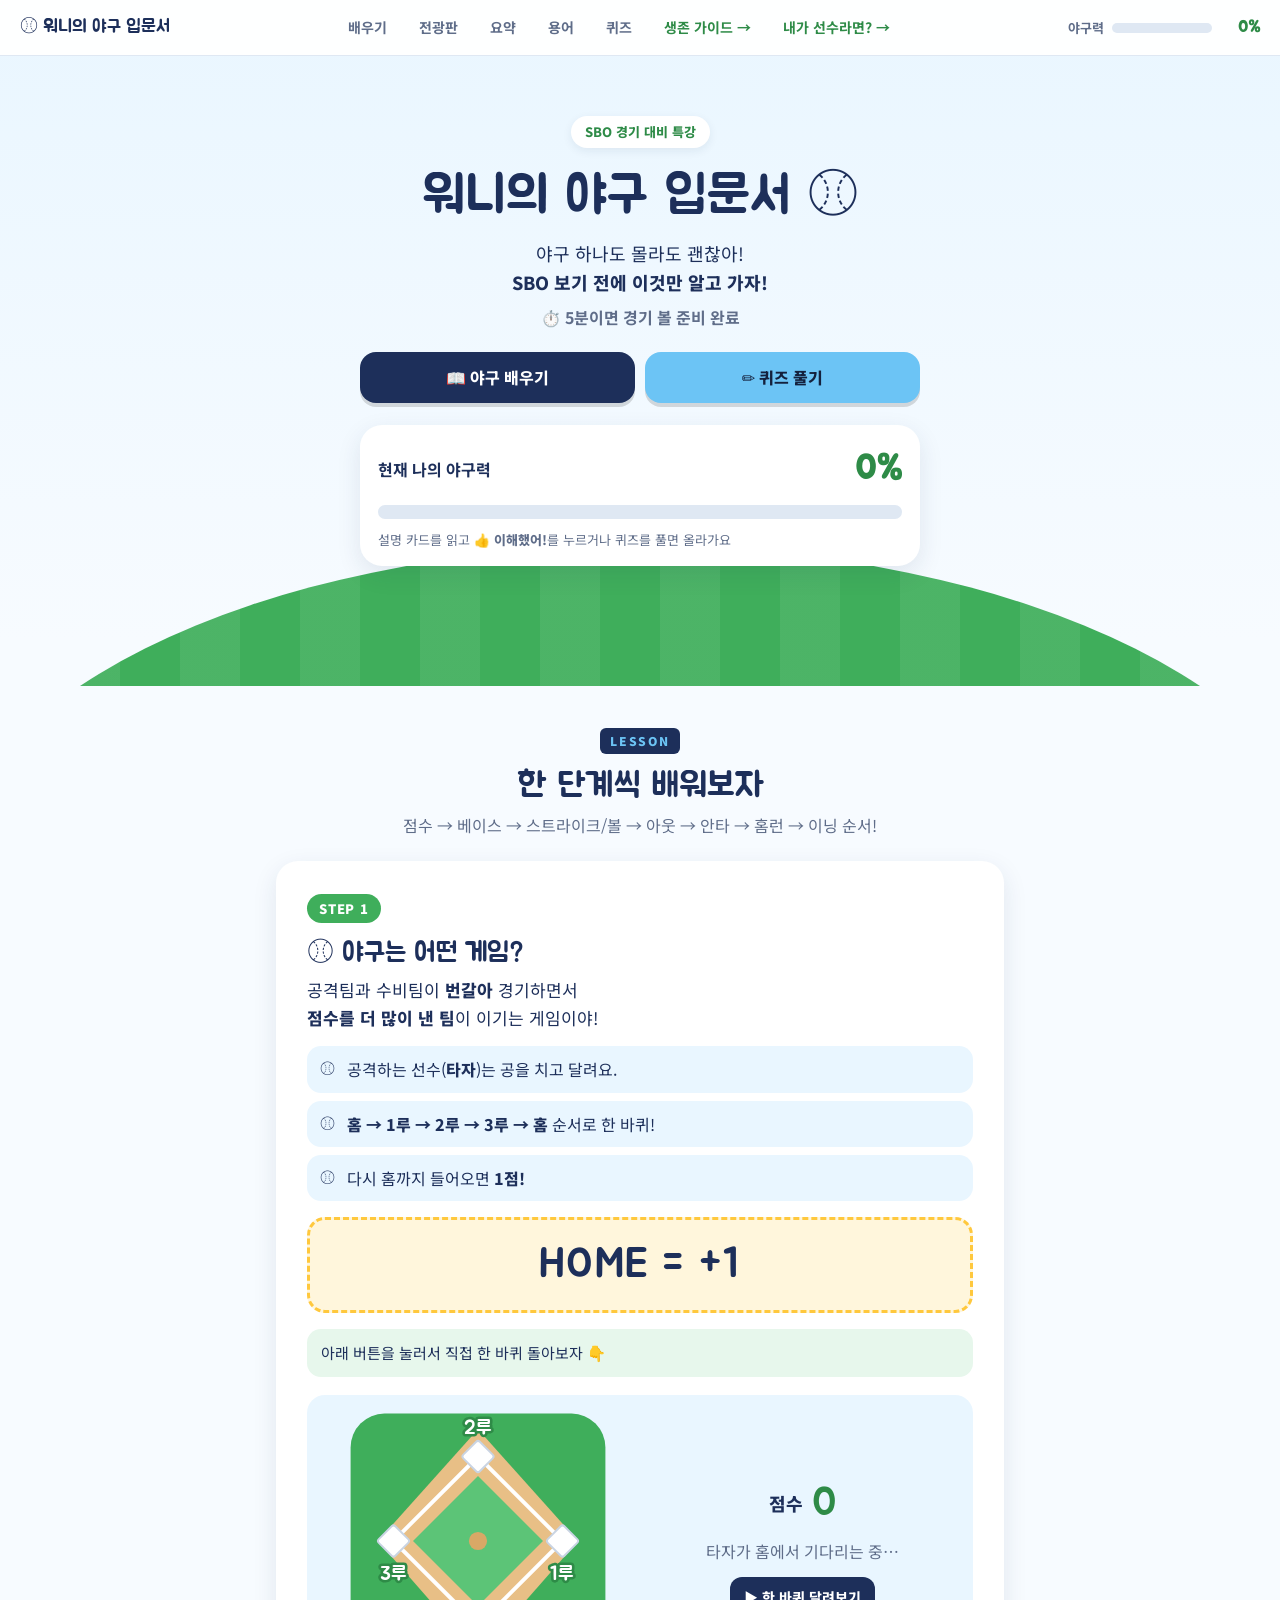
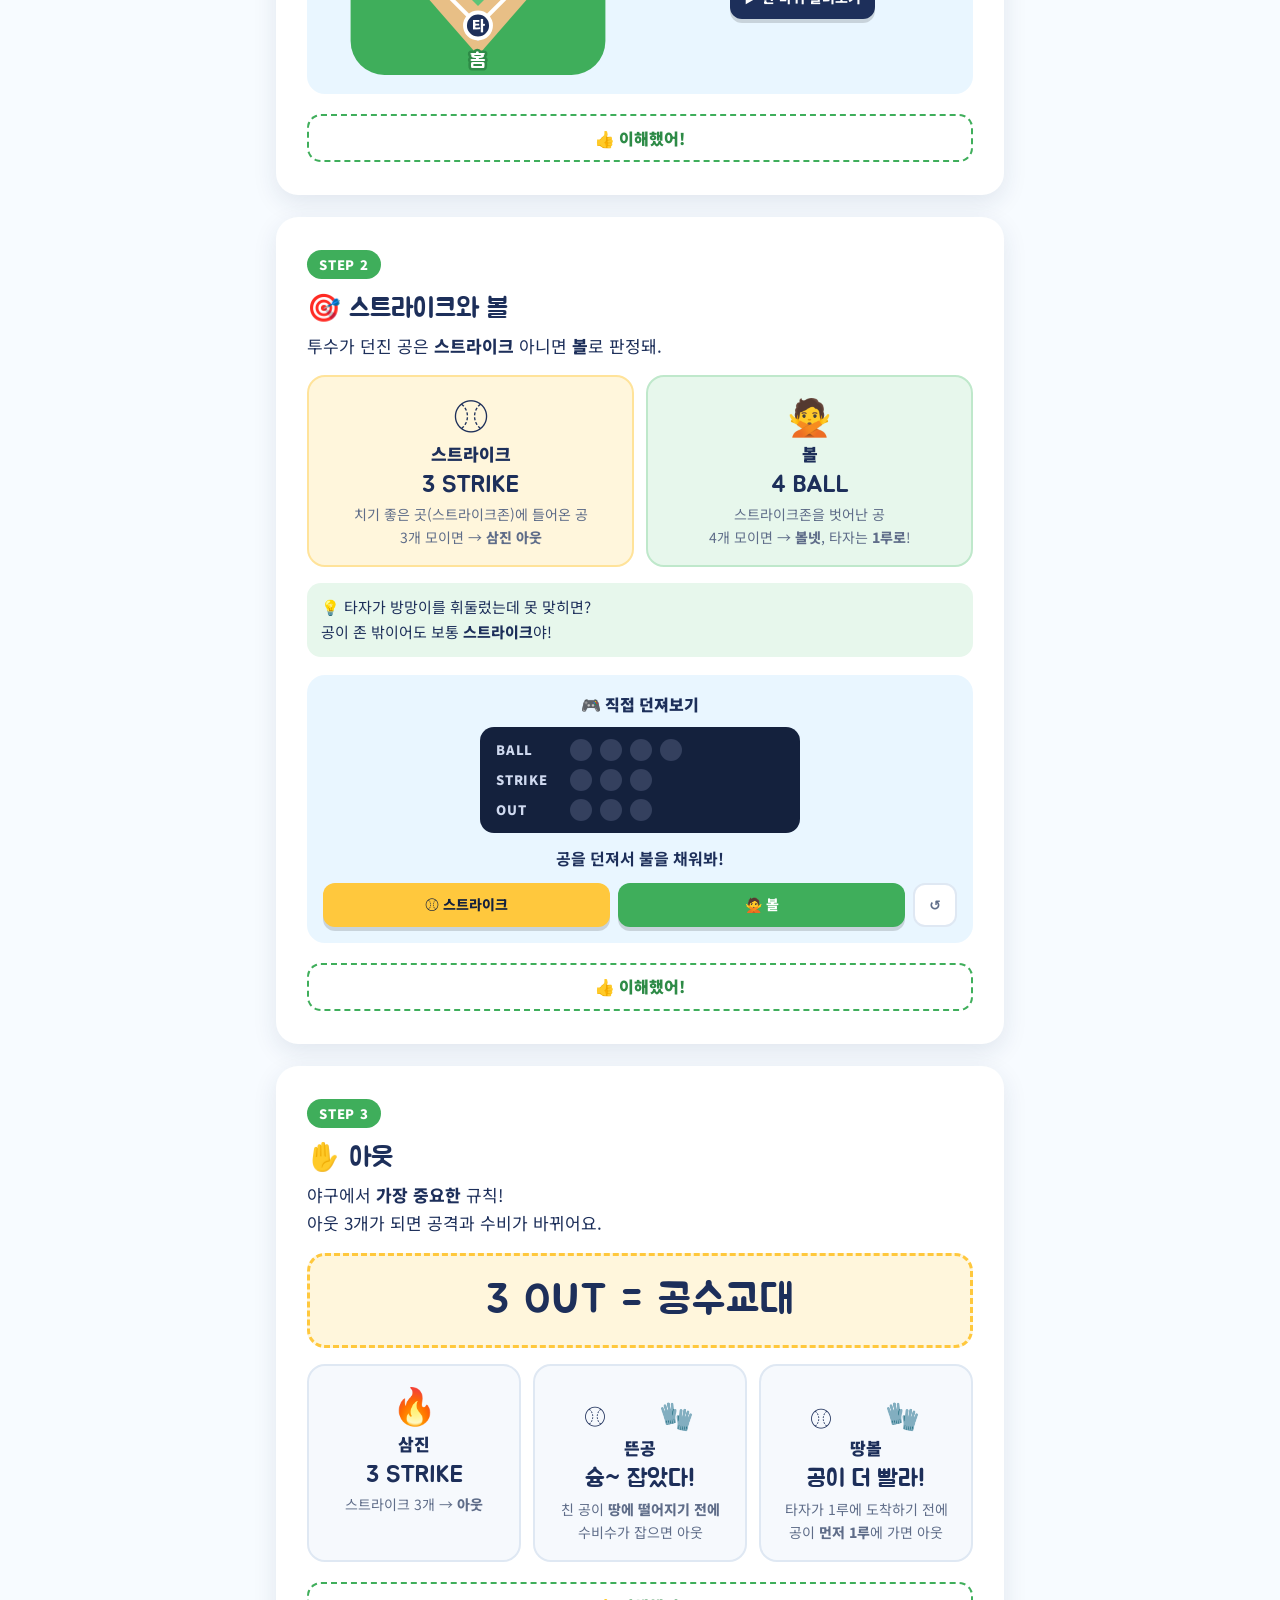
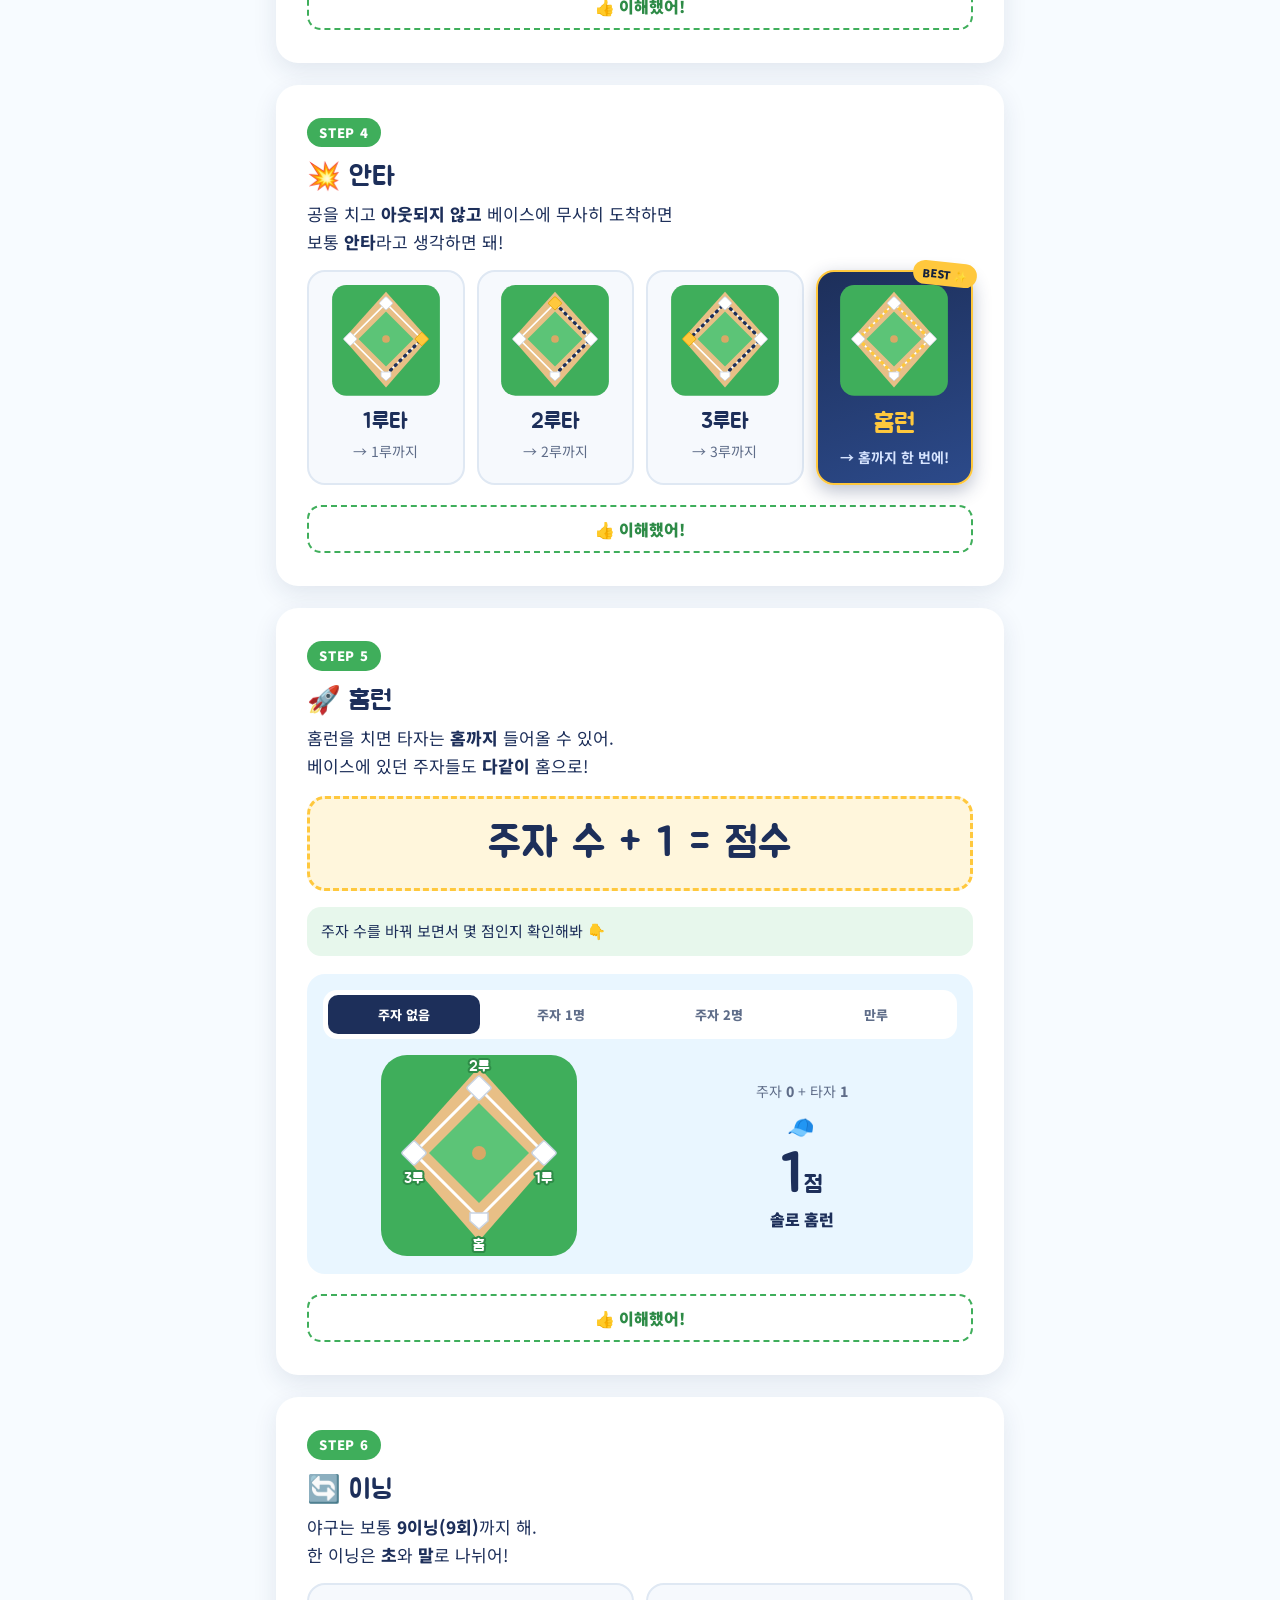
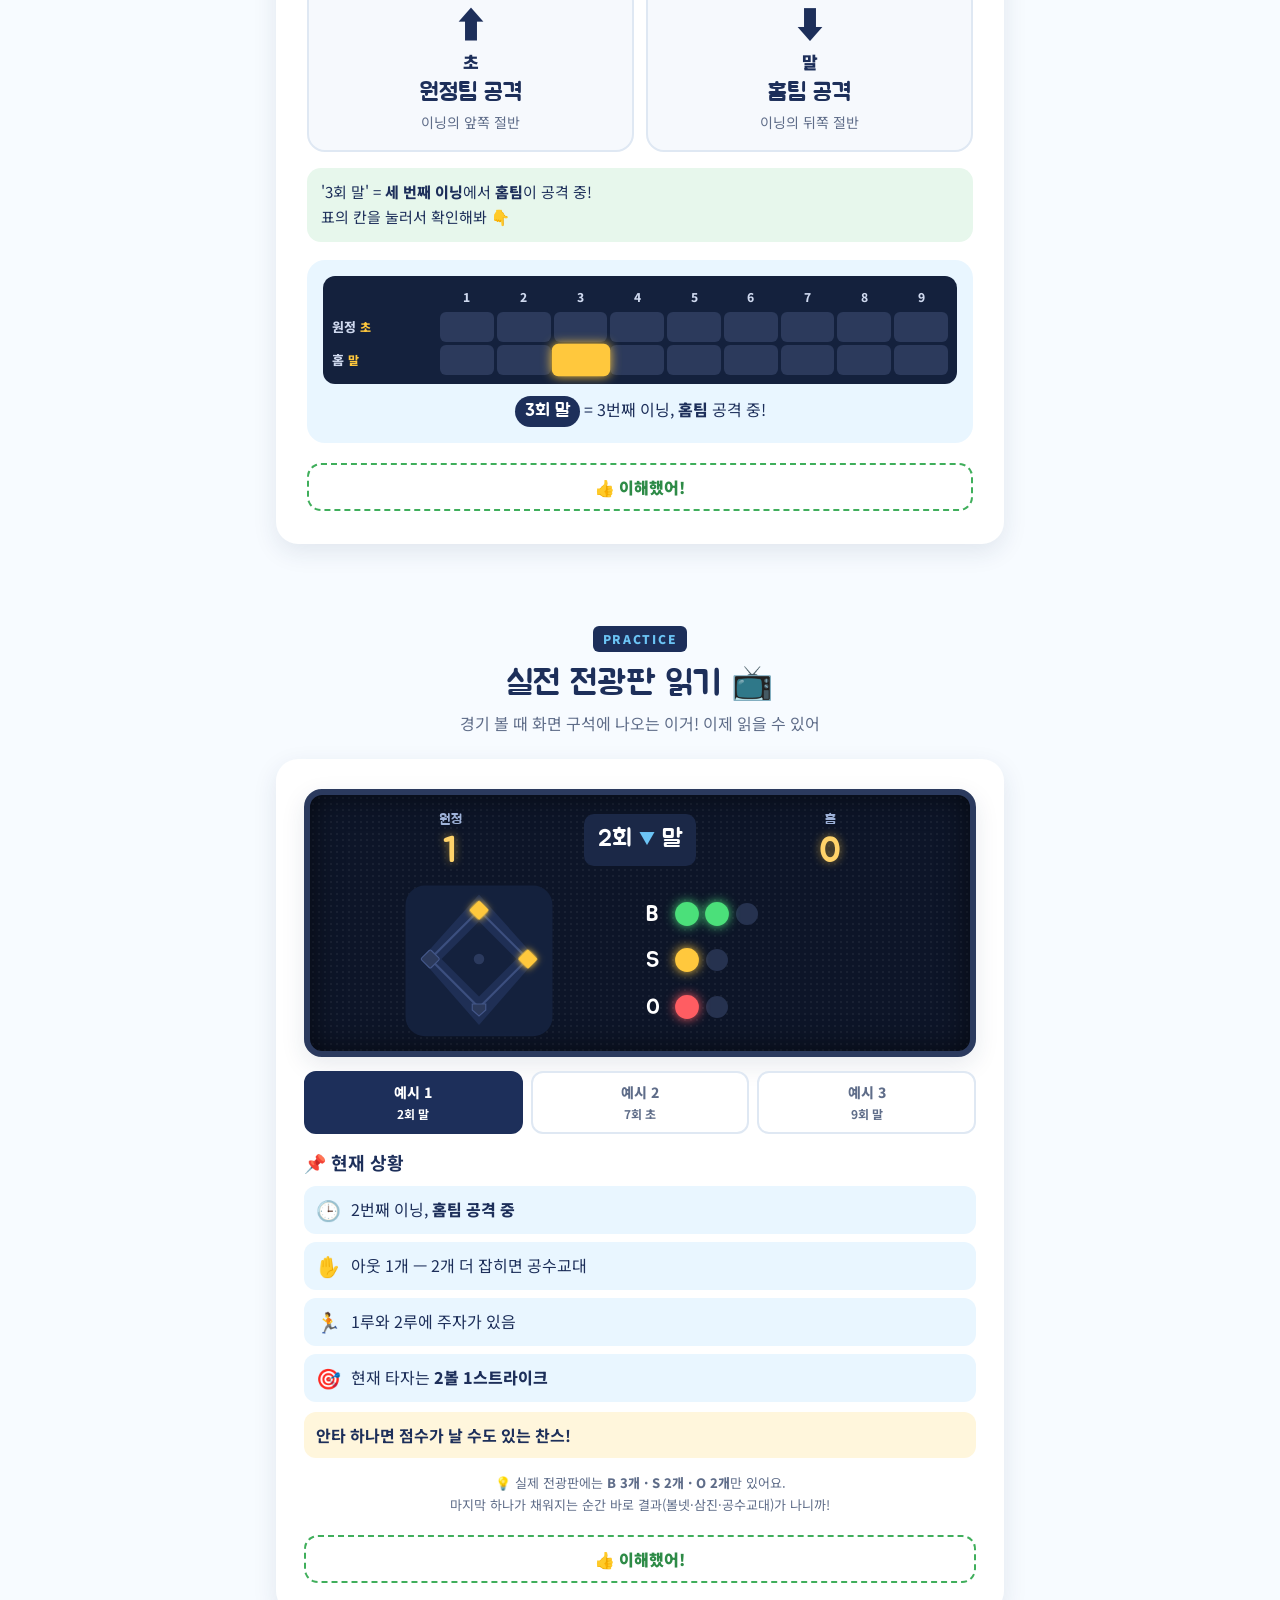
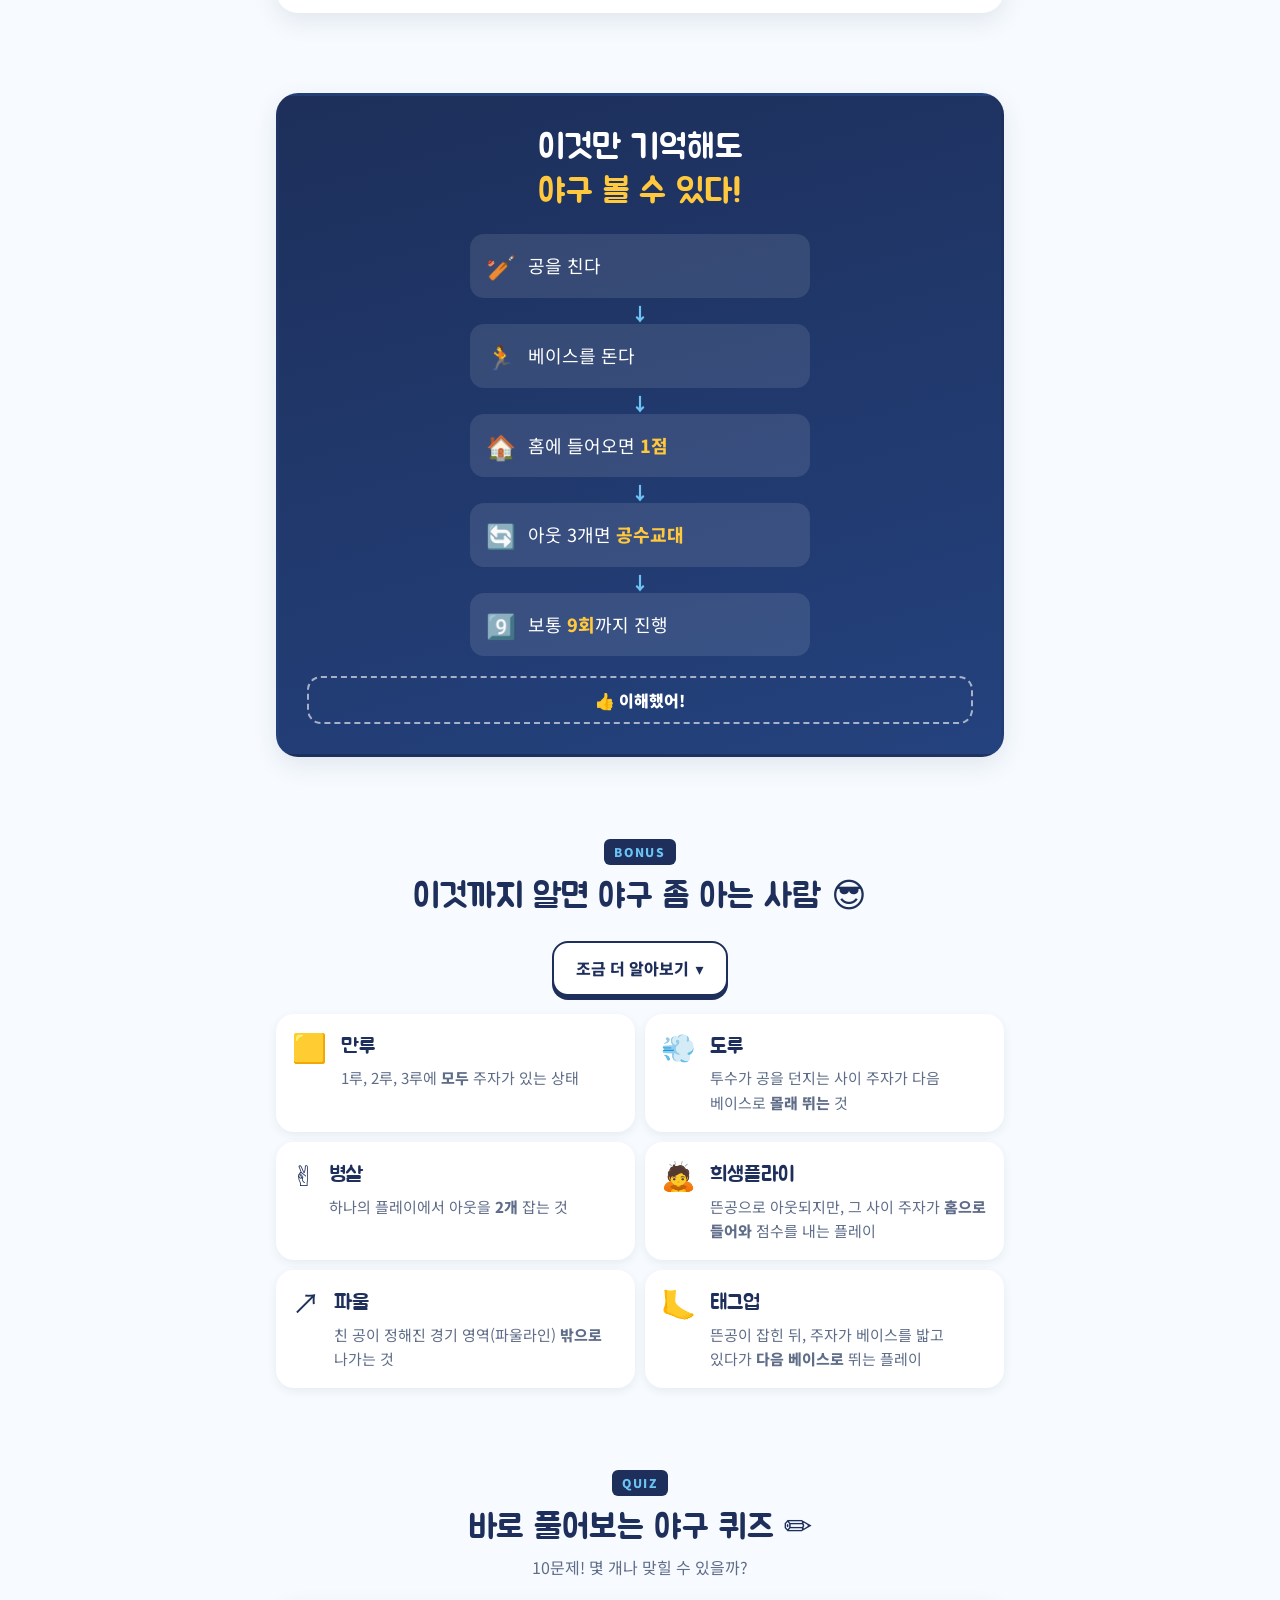
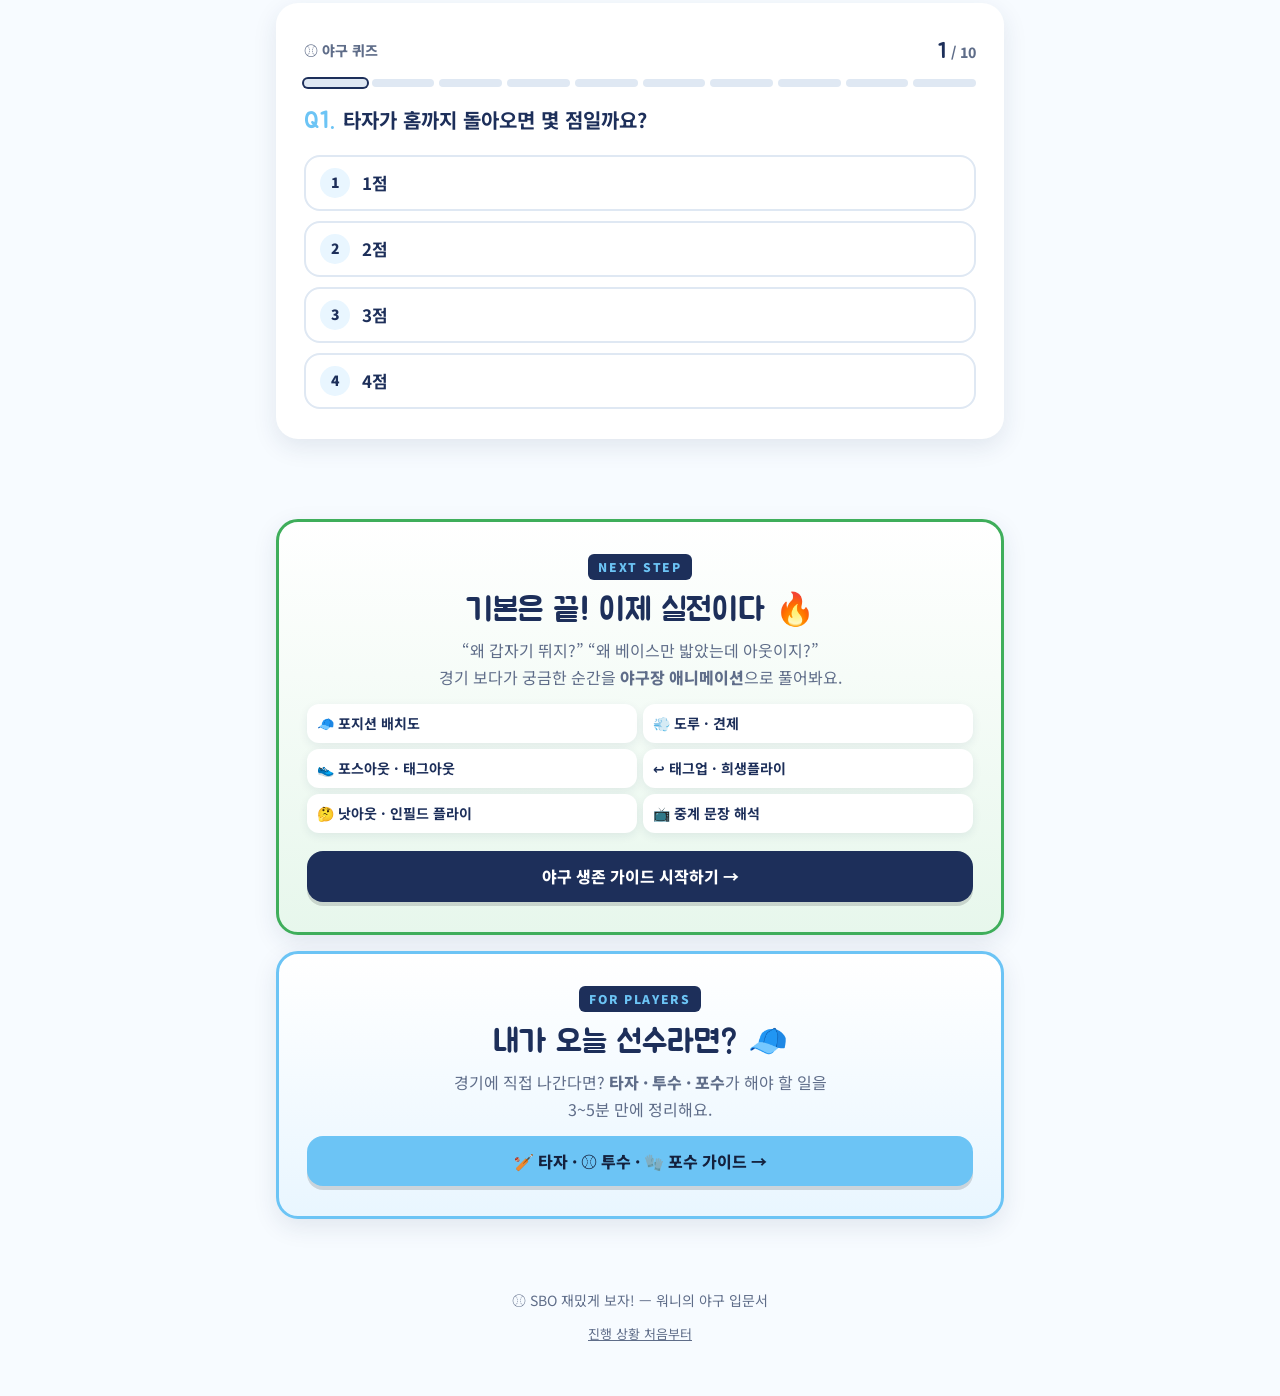
==== index.html @ 0b999a39 "SBO 야구 입문 사이트 첫 커밋 기본편, 야구 생존 가이드, 내가 오늘 선수라면? 페이지" ====
<!doctype html>
<html lang="ko">
<head>
  <meta charset="utf-8">
  <meta name="viewport" content="width=device-width, initial-scale=1">
  <title>워니의 야구 입문서 ⚾</title>
  <meta name="description" content="야구 하나도 몰라도 괜찮아! SBO 보기 전에 5분 만에 배우는 야구 기본 규칙">
  <link rel="icon" href="data:image/svg+xml,<svg xmlns='http://www.w3.org/2000/svg' viewBox='0 0 100 100'><text y='.9em' font-size='90'>⚾</text></svg>">
  <link rel="preconnect" href="https://fonts.googleapis.com">
  <link rel="preconnect" href="https://fonts.gstatic.com" crossorigin>
  <link href="https://fonts.googleapis.com/css2?family=Jua&family=Noto+Sans+KR:wght@400;500;700;900&display=swap" rel="stylesheet">
  <link rel="stylesheet" href="style.css">
</head>
<body>
  <!-- 상단 고정 바 -->
  <header class="topbar">
    <a href="#hero" class="brand" data-scroll>⚾ 워니의 야구 입문서</a>
    <div class="power" aria-label="학습 진행률">
      <span class="power-label">야구력</span>
      <span class="power-bar"><span class="power-fill"></span></span>
      <b class="power-num">0%</b>
    </div>
    <nav class="menu">
      <a href="#learn" data-scroll>배우기</a>
      <a href="#board" data-scroll>전광판</a>
      <a href="#summary" data-scroll>요약</a>
      <a href="#more" data-scroll>용어</a>
      <a href="#quiz" data-scroll>퀴즈</a>
      <a href="guide.html" class="menu-next">생존 가이드 →</a>
      <a href="player.html" class="menu-next">내가 선수라면? →</a>
    </nav>
  </header>

  <main>
    <!-- Hero -->
    <section id="hero" class="hero">
      <div class="hero-inner">
        <span class="hero-badge">SBO 경기 대비 특강</span>
        <h1>워니의 야구 입문서 <span class="ball-spin">⚾</span></h1>
        <p class="hero-sub">야구 하나도 몰라도 괜찮아!<br><b>SBO 보기 전에 이것만 알고 가자!</b></p>
        <p class="hero-time">⏱️ 5분이면 경기 볼 준비 완료</p>
        <div class="hero-btns">
          <a href="#learn" class="btn btn-primary" data-scroll>📖 야구 배우기</a>
          <a href="#quiz" class="btn btn-sky" data-scroll>✏️ 퀴즈 풀기</a>
        </div>
        <div class="hero-power">
          <div class="hero-power-top">
            <span>현재 나의 야구력</span>
            <b class="power-num big">0%</b>
          </div>
          <div class="power-bar wide"><span class="power-fill"></span></div>
          <p class="hero-power-msg">설명 카드를 읽고 <b>👍 이해했어!</b>를 누르거나 퀴즈를 풀면 올라가요</p>
        </div>
      </div>
      <div class="hero-field" aria-hidden="true"></div>
    </section>

    <!-- 단계별 설명 -->
    <section id="learn" class="section">
      <div class="section-head">
        <span class="kicker">LESSON</span>
        <h2>한 단계씩 배워보자</h2>
        <p>점수 → 베이스 → 스트라이크/볼 → 아웃 → 안타 → 홈런 → 이닝 순서!</p>
      </div>
      <div id="lessons" class="lessons"></div>
    </section>

    <!-- 전광판 -->
    <section id="board" class="section">
      <div class="section-head">
        <span class="kicker">PRACTICE</span>
        <h2>실전 전광판 읽기 📺</h2>
        <p>경기 볼 때 화면 구석에 나오는 이거! 이제 읽을 수 있어</p>
      </div>
      <div class="card board-card" data-learn-id="board">
        <div id="scoreboard" class="scoreboard"></div>
        <div class="board-switch" id="boardSwitch"></div>
        <div class="board-explain" id="boardExplain"></div>
        <p class="board-note">💡 실제 전광판에는 <b>B 3개 · S 2개 · O 2개</b>만 있어요.<br>마지막 하나가 채워지는 순간 바로 결과(볼넷·삼진·공수교대)가 나니까!</p>
        <button class="btn-learn" data-learn="board">👍 이해했어!</button>
      </div>
    </section>

    <!-- 한 줄 요약 -->
    <section id="summary" class="section">
      <div class="card summary-card" data-learn-id="summary">
        <h2>이것만 기억해도<br><span class="hl">야구 볼 수 있다!</span></h2>
        <ol class="flow" id="flow"></ol>
        <button class="btn-learn light" data-learn="summary">👍 이해했어!</button>
      </div>
    </section>

    <!-- 추가 용어 -->
    <section id="more" class="section">
      <div class="section-head">
        <span class="kicker">BONUS</span>
        <h2>이것까지 알면 야구 좀 아는 사람 😎</h2>
      </div>
      <div class="more-wrap">
        <button class="btn btn-outline" id="moreToggle" aria-expanded="false" aria-controls="glossary">
          조금 더 알아보기 <span class="chev">▾</span>
        </button>
        <div id="glossary" class="glossary" hidden></div>
      </div>
    </section>

    <!-- 퀴즈 -->
    <section id="quiz" class="section">
      <div class="section-head">
        <span class="kicker">QUIZ</span>
        <h2>바로 풀어보는 야구 퀴즈 ✏️</h2>
        <p>10문제! 몇 개나 맞힐 수 있을까?</p>
      </div>
      <div id="quizBox" class="card quiz-card" aria-live="polite"></div>
    </section>

    <!-- 다음 단계 -->
    <section id="next" class="section">
      <a class="card next-card" href="guide.html">
        <span class="kicker">NEXT STEP</span>
        <h2>기본은 끝! 이제 실전이다 🔥</h2>
        <p>“왜 갑자기 뛰지?” “왜 베이스만 밟았는데 아웃이지?”<br>경기 보다가 궁금한 순간을 <b>야구장 애니메이션</b>으로 풀어봐요.</p>
        <ul class="next-list">
          <li>🧢 포지션 배치도</li><li>💨 도루 · 견제</li><li>👟 포스아웃 · 태그아웃</li>
          <li>↩️ 태그업 · 희생플라이</li><li>🤔 낫아웃 · 인필드 플라이</li><li>📺 중계 문장 해석</li>
        </ul>
        <span class="btn btn-primary">야구 생존 가이드 시작하기 →</span>
      </a>
      <a class="card next-card player-card" href="player.html">
        <span class="kicker">FOR PLAYERS</span>
        <h2>내가 오늘 선수라면? 🧢</h2>
        <p>경기에 직접 나간다면? <b>타자 · 투수 · 포수</b>가 해야 할 일을<br>3~5분 만에 정리해요.</p>
        <span class="btn btn-sky">🏏 타자 · ⚾ 투수 · 🧤 포수 가이드 →</span>
      </a>
    </section>
  </main>

  <footer class="footer">
    <p>⚾ SBO 재밌게 보자! — 워니의 야구 입문서</p>
    <button class="reset-btn" id="resetAll">진행 상황 처음부터</button>
  </footer>

  <div class="toast" id="toast" role="status"></div>

  <script src="data.js"></script>
  <script src="app.js"></script>
</body>
</html>
---- style.css ----
/* =========================================================
   워니의 야구 입문서 — 스타일
   ========================================================= */
:root {
  --navy: #1d2f5a;
  --navy-deep: #14213d;
  --sky: #6cc4f5;
  --sky-soft: #e9f6ff;
  --grass: #3fae5b;
  --grass-deep: #2e8b47;
  --grass-soft: #e7f7ec;
  --dirt: #e8bf86;
  --dirt-deep: #d9a866;
  --yellow: #ffc83d;
  --yellow-soft: #fff6dc;
  --red: #ff5d62;
  --red-soft: #ffeced;
  --white: #ffffff;
  --text: #1d2f5a;
  --muted: #5f6d89;
  --line: #dfe8f3;
  --shadow: 0 8px 24px rgba(29, 47, 90, 0.10);
  --shadow-sm: 0 3px 10px rgba(29, 47, 90, 0.08);
  --radius: 22px;
  --font-cute: "Jua", "Noto Sans KR", system-ui, sans-serif;
  --font: "Noto Sans KR", system-ui, -apple-system, "Apple SD Gothic Neo", "Malgun Gothic", sans-serif;
  --topbar-h: 104px;
}

* { box-sizing: border-box; }
html { scroll-behavior: smooth; -webkit-text-size-adjust: 100%; }
body {
  margin: 0;
  font-family: var(--font);
  color: var(--text);
  background: linear-gradient(180deg, var(--sky-soft) 0, #f7fbff 640px, #f7fbff 100%);
  line-height: 1.65;
  word-break: keep-all;
  overflow-wrap: break-word;
}
button { font: inherit; color: inherit; cursor: pointer; }
b { font-weight: 800; }
section { scroll-margin-top: calc(var(--topbar-h) + 8px); }

/* ---------------- 상단 바 ---------------- */
.topbar {
  position: sticky; top: 0; z-index: 50;
  display: grid;
  grid-template-columns: 1fr auto;
  gap: 6px 12px;
  align-items: center;
  padding: 10px 16px 0;
  background: rgba(255, 255, 255, 0.92);
  backdrop-filter: blur(10px);
  -webkit-backdrop-filter: blur(10px);
  border-bottom: 1px solid var(--line);
}
.brand { font-family: var(--font-cute); font-size: 18px; color: var(--navy); text-decoration: none; white-space: nowrap; }
.power { display: flex; align-items: center; gap: 8px; font-size: 13px; }
.power-label { font-weight: 700; color: var(--muted); }
.power-bar { position: relative; width: 70px; height: 10px; border-radius: 99px; background: var(--line); overflow: hidden; }
.power-bar.wide { width: 100%; height: 14px; }
.power-fill {
  position: absolute; inset: 0 auto 0 0; width: 0;
  border-radius: inherit;
  background: linear-gradient(90deg, var(--sky), var(--grass));
  transition: width .6s cubic-bezier(.2, .8, .2, 1);
}
.power-num { font-family: var(--font-cute); font-size: 16px; color: var(--grass-deep); min-width: 40px; text-align: right; display: inline-block; }
.power-num.big { font-size: 34px; }
.bump { animation: bump .45s ease; }
@keyframes bump { 40% { transform: scale(1.25); } }

.menu {
  grid-column: 1 / -1;
  display: flex; gap: 4px;
  overflow-x: auto; scrollbar-width: none;
  margin: 0 -16px; padding: 4px 12px 8px;
}
.menu::-webkit-scrollbar { display: none; }
.menu a {
  flex: 0 0 auto;
  padding: 6px 14px;
  border-radius: 99px;
  font-size: 14px; font-weight: 700;
  color: var(--muted); text-decoration: none;
  transition: background .2s, color .2s;
}
.menu a:hover { background: var(--sky-soft); }
.menu a.active { background: var(--navy); color: var(--white); }

/* ---------------- 버튼 ---------------- */
.btn {
  display: inline-flex; align-items: center; justify-content: center; gap: 6px;
  min-height: 50px; padding: 12px 22px;
  border: 0; border-radius: 16px;
  font-weight: 800; font-size: 16px;
  text-decoration: none;
  box-shadow: 0 4px 0 rgba(0, 0, 0, .14);
  transition: transform .12s, box-shadow .12s, filter .2s;
}
.btn:hover { filter: brightness(1.05); }
.btn:active { transform: translateY(3px); box-shadow: 0 1px 0 rgba(0, 0, 0, .14); }
.btn:disabled { opacity: .55; cursor: default; }
.btn-sm { min-height: 42px; padding: 8px 14px; font-size: 14px; border-radius: 12px; }
.btn-primary { background: var(--navy); color: var(--white); }
.btn-sky { background: var(--sky); color: var(--navy-deep); }
.btn-yellow { background: var(--yellow); color: var(--navy-deep); }
.btn-green { background: var(--grass); color: var(--white); }
.btn-ghost { background: var(--white); color: var(--muted); border: 2px solid var(--line); box-shadow: none; }
.btn-outline { background: var(--white); color: var(--navy); border: 2px solid var(--navy); box-shadow: 0 4px 0 var(--navy); }
.btn-outline:active { box-shadow: 0 1px 0 var(--navy); }
:focus-visible { outline: 3px solid var(--sky); outline-offset: 2px; }

/* ---------------- Hero ---------------- */
.hero { position: relative; padding: 36px 16px 120px; text-align: center; overflow: hidden; }
.hero-inner { position: relative; z-index: 1; max-width: 560px; margin: 0 auto; }
.hero-badge {
  display: inline-block; padding: 5px 14px;
  border-radius: 99px; background: var(--white);
  font-size: 13px; font-weight: 800; color: var(--grass-deep);
  box-shadow: var(--shadow-sm);
}
.hero h1 { font-family: var(--font-cute); font-weight: 400; font-size: clamp(32px, 9vw, 52px); line-height: 1.25; margin: 16px 0 10px; }
.ball-spin { display: inline-block; animation: spin 6s linear infinite; }
@keyframes spin { to { transform: rotate(360deg); } }
.hero-sub { font-size: 18px; margin: 0 0 6px; }
.hero-time { margin: 0 0 22px; color: var(--muted); font-weight: 700; }
.hero-btns { display: grid; grid-template-columns: 1fr 1fr; gap: 10px; margin-bottom: 22px; }
.hero-power {
  background: var(--white); border-radius: var(--radius);
  padding: 16px 18px; box-shadow: var(--shadow); text-align: left;
}
.hero-power-top { display: flex; justify-content: space-between; align-items: center; font-weight: 700; margin-bottom: 8px; }
.hero-power-msg { margin: 10px 0 0; font-size: 13px; color: var(--muted); }
.hero-field {
  position: absolute; left: 50%; bottom: -560px; transform: translateX(-50%);
  width: 1400px; height: 700px; border-radius: 50%;
  background:
    repeating-linear-gradient(90deg, rgba(255,255,255,.07) 0 60px, transparent 60px 120px),
    var(--grass);
}

/* ---------------- 섹션 공통 ---------------- */
.section { padding: 40px 16px; max-width: 760px; margin: 0 auto; }
.section-head { text-align: center; margin-bottom: 22px; }
.kicker {
  display: inline-block; font-size: 12px; font-weight: 900; letter-spacing: .14em;
  color: var(--sky); background: var(--navy); padding: 3px 10px; border-radius: 6px;
}
.section-head h2 { font-family: var(--font-cute); font-weight: 400; font-size: clamp(26px, 7vw, 34px); margin: 10px 0 4px; line-height: 1.3; }
.section-head p { margin: 0; color: var(--muted); }

.card {
  background: var(--white);
  border-radius: var(--radius);
  box-shadow: var(--shadow);
  padding: 24px 18px;
}

/* ---------------- 설명 카드 ---------------- */
.lessons { display: grid; gap: 22px; }
.lesson { position: relative; border: 3px solid transparent; transition: border-color .3s; }
.lesson.is-done, .board-card.is-done { border-color: var(--grass); }
.lesson-head { display: flex; justify-content: space-between; align-items: center; }
.step-chip {
  font-weight: 900; font-size: 13px; letter-spacing: .06em;
  color: var(--white); background: var(--grass); padding: 4px 12px; border-radius: 99px;
}
.done-badge { font-size: 13px; font-weight: 800; color: var(--grass-deep); opacity: 0; transform: scale(.8); transition: .3s; }
.is-done .done-badge { opacity: 1; transform: none; }
.lesson h3 { font-family: var(--font-cute); font-weight: 400; font-size: 27px; margin: 12px 0 6px; line-height: 1.3; }
.lesson-emoji { display: inline-block; }
.lead { font-size: 17px; margin: 0 0 14px; }
.points { list-style: none; padding: 0; margin: 0 0 14px; display: grid; gap: 8px; }
.points li {
  position: relative; padding: 10px 14px 10px 40px;
  background: var(--sky-soft); border-radius: 14px;
}
.points li::before { content: "⚾"; position: absolute; left: 13px; top: 10px; font-size: 15px; }
.big-word {
  font-family: var(--font-cute); font-size: clamp(30px, 9vw, 42px); text-align: center;
  color: var(--navy); background: var(--yellow-soft);
  border: 3px dashed var(--yellow); border-radius: 18px;
  padding: 10px; margin: 16px 0; letter-spacing: .02em;
}
.tip {
  margin: 16px 0 0; padding: 12px 14px;
  background: var(--grass-soft); border-radius: 14px; font-size: 15px;
}

.items { display: grid; gap: 12px; margin: 14px 0 0; }
.items-2 { grid-template-columns: 1fr 1fr; }
.items-3 { grid-template-columns: 1fr; }
.items-4 { grid-template-columns: 1fr 1fr; }
.item {
  position: relative;
  background: #f6f9fd; border: 2px solid var(--line);
  border-radius: 18px; padding: 16px 12px; text-align: center;
}
.item.tone-yellow { background: var(--yellow-soft); border-color: #ffe39a; }
.item.tone-green { background: var(--grass-soft); border-color: #bfe8cb; }
.item-title { font-weight: 900; font-size: 17px; }
.item-big { font-family: var(--font-cute); font-size: 24px; color: var(--navy); margin: 2px 0; line-height: 1.3; }
.item-desc { font-size: 14px; color: var(--muted); }
.i-icon { font-size: 36px; line-height: 1.2; margin-bottom: 4px; display: inline-block; }

/* 아웃 아이콘 애니메이션 */
.anim-shake { animation: shake 2.4s ease-in-out infinite; }
@keyframes shake {
  0%, 70%, 100% { transform: none; }
  75% { transform: rotate(-12deg) scale(1.1); }
  85% { transform: rotate(12deg) scale(1.1); }
  95% { transform: rotate(-6deg); }
}
.i-anim { position: relative; height: 48px; margin: 0 auto 4px; width: 120px; }
.i-anim span { position: absolute; font-size: 22px; line-height: 1; }
.a-glove { right: 6px; bottom: 2px; font-size: 28px !important; }
.anim-fly .a-ball { left: 4px; bottom: 4px; animation: fly 2.6s ease-in-out infinite; }
@keyframes fly {
  0% { transform: translate(0, 0); opacity: 0; }
  10% { opacity: 1; }
  45% { transform: translate(45px, -34px); }
  80%, 100% { transform: translate(82px, -2px); opacity: 1; }
}
.anim-roll .a-ball { left: 4px; bottom: 2px; animation: roll 2.6s ease-in infinite; }
@keyframes roll {
  0% { transform: translateX(0) rotate(0); opacity: 0; }
  10% { opacity: 1; }
  80%, 100% { transform: translateX(80px) rotate(540deg); opacity: 1; }
}

/* 안타 카드 */
.hit-item { padding: 12px 10px 14px; }
.hit-item .item-title { font-family: var(--font-cute); font-weight: 400; font-size: 22px; }
.hit-item.featured {
  background: linear-gradient(160deg, var(--navy), #2c4a8a);
  border-color: var(--yellow);
  color: var(--white);
  box-shadow: 0 6px 18px rgba(29,47,90,.3);
}
.hit-item.featured .item-title { color: var(--yellow); font-size: 26px; }
.hit-item.featured .item-desc { color: #d6e4ff; font-weight: 700; }
.ribbon {
  position: absolute; top: -10px; right: -6px;
  background: var(--yellow); color: var(--navy-deep);
  font-size: 11px; font-weight: 900; padding: 3px 9px; border-radius: 99px;
  transform: rotate(6deg);
}

/* ---------------- 다이아몬드 SVG ---------------- */
.diamond { display: block; width: 100%; height: auto; }
.diamond.mini { max-width: 110px; margin: 0 auto 6px; }
.d-grass { fill: var(--grass); }
.d-dirt { fill: var(--dirt); }
.d-infield { fill: #5cc477; }
.d-line { fill: none; stroke: var(--white); stroke-width: 3; }
.d-path { fill: none; stroke: var(--navy); stroke-width: 6; stroke-linecap: round; stroke-linejoin: round; stroke-dasharray: 2 10; }
.featured .d-path { stroke: var(--yellow); }
.d-path.live { stroke: var(--yellow); stroke-dasharray: none; stroke-width: 5; opacity: .9; }
.d-mound { fill: var(--dirt-deep); }
.d-base { fill: var(--white); stroke: #c9d4e3; stroke-width: 1.5; transition: fill .3s; }
.d-base.on { fill: var(--yellow); stroke: #e6a400; }
.d-base.visited, .d-home.visited { fill: var(--yellow); }
.d-home { fill: var(--white); stroke: #c9d4e3; stroke-width: 1.5; transition: fill .3s; }
.d-label {
  font-family: var(--font-cute); font-size: 15px; fill: var(--white);
  text-anchor: middle; paint-order: stroke; stroke: var(--grass-deep); stroke-width: 4px;
}
.d-runner { transition: transform .55s cubic-bezier(.45, 0, .3, 1); }
.d-runner circle { fill: var(--navy); stroke: var(--white); stroke-width: 3; }
.d-runner text { fill: var(--white); font-size: 11px; font-weight: 900; text-anchor: middle; }

/* ---------------- 위젯 공통 ---------------- */
.visual { margin-top: 18px; }
.widget { background: var(--sky-soft); border-radius: 18px; padding: 16px; }
.widget-title { margin: 0 0 10px; font-weight: 900; text-align: center; }

/* 한 바퀴 달리기 */
.run-widget { display: grid; gap: 14px; align-items: center; }
.run-field { position: relative; max-width: 260px; width: 100%; margin: 0 auto; }
.pop {
  position: absolute; left: 50%; bottom: 18%; transform: translate(-50%, 0);
  font-family: var(--font-cute); font-size: 30px; color: var(--yellow);
  text-shadow: 0 2px 0 var(--navy), 0 0 8px rgba(0,0,0,.2);
  opacity: 0; pointer-events: none;
}
.pop.show { animation: popup 1.2s ease-out; }
@keyframes popup {
  0% { opacity: 0; transform: translate(-50%, 10px) scale(.6); }
  25% { opacity: 1; transform: translate(-50%, -10px) scale(1.15); }
  70% { opacity: 1; transform: translate(-50%, -24px) scale(1); }
  100% { opacity: 0; transform: translate(-50%, -40px); }
}
.run-side { text-align: center; }
.run-score { font-weight: 800; font-size: 18px; }
.run-score b { font-family: var(--font-cute); font-weight: 400; font-size: 40px; color: var(--grass-deep); vertical-align: -4px; margin-left: 4px; }
.run-msg { margin: 2px 0 12px; color: var(--muted); min-height: 1.6em; }

/* 볼카운트 */
.count-board {
  background: var(--navy-deep); border-radius: 14px; padding: 12px 16px;
  display: grid; gap: 8px; max-width: 320px; margin: 0 auto;
}
.count-row { display: flex; align-items: center; gap: 10px; }
.c-label { width: 64px; font-weight: 900; font-size: 13px; color: #cfd9ef; letter-spacing: .06em; }
.c-lights { display: flex; gap: 8px; }
.light { width: 22px; height: 22px; border-radius: 50%; background: #34405e; transition: background .2s, box-shadow .2s, transform .2s; }
.light.on { transform: scale(1.08); }
.light.ball.on { background: #4be07a; box-shadow: 0 0 10px #4be07a; }
.light.strike.on { background: var(--yellow); box-shadow: 0 0 10px var(--yellow); }
.light.out.on { background: var(--red); box-shadow: 0 0 10px var(--red); }
.count-msg { text-align: center; margin: 12px 0; min-height: 1.6em; font-weight: 700; }
.count-msg.big { font-size: 18px; color: var(--red); animation: bump .45s; }
.count-msg.big.good { color: var(--grass-deep); }
.count-btns { display: grid; grid-template-columns: 1fr 1fr auto; gap: 8px; }

/* 홈런 */
.seg { display: grid; grid-template-columns: repeat(4, 1fr); gap: 6px; background: var(--white); padding: 5px; border-radius: 14px; }
.seg button {
  border: 0; background: transparent; border-radius: 10px;
  padding: 9px 2px; font-weight: 800; font-size: 13px; color: var(--muted);
  transition: background .2s, color .2s;
}
.seg button.active { background: var(--navy); color: var(--white); }
.hr-body { display: grid; grid-template-columns: 1fr 1fr; gap: 12px; align-items: center; margin-top: 14px; }
.hr-field { max-width: 200px; width: 100%; margin: 0 auto; }
.hr-result { text-align: center; }
.hr-eq { font-size: 14px; color: var(--muted); }
.hr-people { font-size: 22px; letter-spacing: 2px; margin: 4px 0; }
.hr-score { font-family: var(--font-cute); font-size: 24px; }
.hr-score b { font-weight: 400; font-size: 56px; color: var(--navy); line-height: 1; }
.hr-name { font-weight: 900; }
.grand {
  margin-top: 8px; font-size: 13px; padding: 6px 8px;
  background: var(--yellow-soft); border-radius: 10px; border: 2px solid var(--yellow);
}

/* 이닝 표 */
.inning-scroll { overflow-x: auto; }
.inning-table { width: 100%; border-collapse: separate; border-spacing: 3px; background: var(--navy-deep); border-radius: 12px; padding: 6px; }
.inning-table th { color: #cfd9ef; font-size: 12px; font-weight: 800; padding: 2px 0; white-space: nowrap; }
.inning-table tbody th { text-align: left; padding-right: 4px; font-size: 13px; }
.inning-table th small { color: var(--yellow); font-size: 12px; }
.inning-table td { padding: 0; }
.inning-table td button {
  display: block; width: 100%; min-width: 22px; height: 30px;
  border: 0; border-radius: 6px; background: #2c3a5c;
  transition: background .2s, transform .15s;
}
.inning-table td button:hover { background: #3c4d78; }
.inning-table td button.active { background: var(--yellow); transform: scale(1.08); box-shadow: 0 0 10px var(--yellow); }
.inning-msg { text-align: center; margin: 12px 0 0; font-size: 16px; }
.pill { display: inline-block; background: var(--navy); color: var(--white); padding: 1px 10px; border-radius: 99px; font-family: var(--font-cute); font-weight: 400; font-size: 18px; }

/* 이해했어 버튼 */
.btn-learn {
  display: block; width: 100%; margin-top: 20px;
  min-height: 48px; border: 2px dashed var(--grass); border-radius: 14px;
  background: var(--white); color: var(--grass-deep); font-weight: 900; font-size: 16px;
  transition: background .2s, color .2s, transform .12s;
}
.btn-learn:hover { background: var(--grass-soft); }
.btn-learn:active { transform: scale(.98); }
.is-done > .btn-learn { background: var(--grass); color: var(--white); border-style: solid; }
.btn-learn.pressed { animation: bump .45s; }

/* ---------------- 전광판 ---------------- */
.scoreboard {
  background: #0d1528;
  border: 6px solid #2b3a5e; border-radius: 18px;
  padding: 14px; color: #ffd36a;
  box-shadow: inset 0 0 30px rgba(0,0,0,.6), var(--shadow);
  font-family: var(--font-cute);
  background-image: radial-gradient(rgba(255,255,255,.05) 1px, transparent 1px);
  background-size: 6px 6px;
}
.sb-top { display: grid; grid-template-columns: 1fr auto 1fr; align-items: center; gap: 8px; text-align: center; }
.sb-team span { display: block; font-size: 14px; color: #9fb3d9; }
.sb-team b { font-weight: 400; font-size: 36px; line-height: 1.1; text-shadow: 0 0 10px rgba(255, 200, 61, .6); }
.sb-inning {
  font-size: 24px; color: var(--white);
  background: #1b2847; border-radius: 10px; padding: 6px 14px;
}
.sb-inning .up, .sb-inning .down { color: var(--sky); font-size: 16px; vertical-align: 2px; }
.sb-main { display: grid; grid-template-columns: 1fr 1fr; gap: 12px; align-items: center; margin-top: 12px; }
.sb-diamond { max-width: 150px; width: 100%; margin: 0 auto; }
.diamond.led .d-grass { fill: #14213d; }
.diamond.led .d-dirt { fill: #1f2f55; }
.diamond.led .d-infield { fill: #14213d; }
.diamond.led .d-line { stroke: #3c4f7f; }
.diamond.led .d-mound { fill: #2b3a5e; }
.diamond.led .d-base, .diamond.led .d-home { fill: #2c3a5c; stroke: #45588a; }
.diamond.led .d-base.on { fill: var(--yellow); stroke: var(--yellow); filter: drop-shadow(0 0 5px var(--yellow)); }
.sb-count { display: grid; gap: 10px; }
.sb-row { display: flex; align-items: center; gap: 8px; }
.sb-row > span { width: 22px; font-size: 22px; color: var(--white); }
.sb-row .light { background: #26324f; }
.board-switch { display: grid; grid-template-columns: repeat(3, 1fr); gap: 8px; margin: 14px 0; }
.board-switch button {
  border: 2px solid var(--line); background: var(--white); border-radius: 12px;
  padding: 8px 4px; font-weight: 800; font-size: 14px; color: var(--muted);
  transition: .2s;
}
.board-switch button small { display: block; font-weight: 700; font-size: 12px; }
.board-switch button.active { border-color: var(--navy); background: var(--navy); color: var(--white); }
.board-explain h4 { margin: 0 0 8px; font-size: 18px; }
.board-explain ul { list-style: none; margin: 0; padding: 0; display: grid; gap: 8px; }
.board-explain li { display: flex; gap: 10px; align-items: flex-start; background: var(--sky-soft); padding: 10px 12px; border-radius: 12px; }
.board-explain li span { font-size: 20px; line-height: 1.4; }
.board-explain li p { margin: 0; }
.board-tip { margin: 10px 0 0; padding: 10px 12px; background: var(--yellow-soft); border-radius: 12px; font-weight: 700; }
.board-note { margin: 14px 0 0; font-size: 13px; color: var(--muted); text-align: center; }

/* ---------------- 요약 ---------------- */
.summary-card {
  background: linear-gradient(165deg, var(--navy) 0%, #24427e 100%);
  color: var(--white); text-align: center; padding: 30px 20px;
  position: relative; overflow: hidden; border: 3px solid transparent;
}
.summary-card.is-done { border-color: var(--grass); }
.summary-card h2 { font-family: var(--font-cute); font-weight: 400; font-size: clamp(26px, 7vw, 34px); line-height: 1.3; margin: 0 0 20px; }
.hl { color: var(--yellow); }
.flow { list-style: none; padding: 0; margin: 0 auto; max-width: 340px; display: grid; gap: 0; }
.flow li {
  display: flex; align-items: center; gap: 12px;
  background: rgba(255,255,255,.1); border-radius: 14px; padding: 12px 16px;
  font-size: 18px; text-align: left;
}
.flow li b { color: var(--yellow); }
.flow li + li { margin-top: 26px; position: relative; }
.flow li + li::before {
  content: "↓"; position: absolute; top: -25px; left: 50%; transform: translateX(-50%);
  color: var(--sky); font-weight: 900; font-size: 18px;
}
.f-icon { font-size: 24px; }
.btn-learn.light { background: transparent; color: var(--white); border-color: rgba(255,255,255,.6); }
.btn-learn.light:hover { background: rgba(255,255,255,.1); }
.summary-card.is-done > .btn-learn.light { background: var(--grass); border-color: var(--grass); }

/* ---------------- 용어 ---------------- */
.more-wrap { text-align: center; }
.chev { display: inline-block; transition: transform .25s; }
[aria-expanded="true"] .chev { transform: rotate(180deg); }
.glossary { display: grid; gap: 10px; margin-top: 18px; text-align: left; }
.glossary.opening .term { animation: rise .4s both; }
.glossary.opening .term:nth-child(2) { animation-delay: .05s; }
.glossary.opening .term:nth-child(3) { animation-delay: .1s; }
.glossary.opening .term:nth-child(4) { animation-delay: .15s; }
.glossary.opening .term:nth-child(5) { animation-delay: .2s; }
.glossary.opening .term:nth-child(6) { animation-delay: .25s; }
@keyframes rise { from { opacity: 0; transform: translateY(10px); } }
.term {
  display: flex; gap: 14px; align-items: flex-start;
  background: var(--white); border-radius: 18px; padding: 16px; box-shadow: var(--shadow-sm);
}
.term-icon { font-size: 28px; line-height: 1.2; }
.term h4 { margin: 0; font-family: var(--font-cute); font-weight: 400; font-size: 21px; }
.term p { margin: 2px 0 0; color: var(--muted); font-size: 15px; }

/* ---------------- 퀴즈 ---------------- */
.quiz-card { padding: 22px 18px; }
.q-top { display: flex; justify-content: space-between; align-items: center; font-weight: 800; color: var(--muted); font-size: 14px; }
.q-count b { font-family: var(--font-cute); font-weight: 400; font-size: 22px; color: var(--navy); }
.q-dots { display: flex; gap: 5px; margin: 10px 0 16px; flex-wrap: wrap; }
.dot { flex: 1; min-width: 14px; height: 8px; border-radius: 99px; background: var(--line); transition: background .3s; }
.dot.ok { background: var(--grass); }
.dot.no { background: var(--red); }
.dot.now { box-shadow: 0 0 0 2px var(--navy); }
.q-text { font-size: 20px; line-height: 1.5; margin: 0 0 16px; }
.q-no { font-family: var(--font-cute); font-weight: 400; color: var(--sky); font-size: 24px; margin-right: 2px; }
.q-options { display: grid; gap: 10px; }
.opt {
  display: flex; align-items: center; gap: 12px; text-align: left;
  min-height: 56px; padding: 10px 14px;
  background: var(--white); border: 2px solid var(--line); border-radius: 16px;
  font-size: 17px; font-weight: 700;
  transition: border-color .2s, background .2s, transform .12s, opacity .2s;
}
.opt:not(:disabled):hover { border-color: var(--sky); background: var(--sky-soft); }
.opt:not(:disabled):active { transform: scale(.98); }
.opt:disabled { cursor: default; }
.opt-no {
  flex: 0 0 auto; width: 30px; height: 30px; border-radius: 50%;
  display: grid; place-items: center;
  background: var(--sky-soft); color: var(--navy); font-weight: 900; font-size: 14px;
}
.opt.correct { border-color: var(--grass); background: var(--grass-soft); animation: bump .45s; }
.opt.correct .opt-no { background: var(--grass); color: var(--white); }
.opt.wrong { border-color: var(--red); background: var(--red-soft); animation: wiggle .4s; }
.opt.wrong .opt-no { background: var(--red); color: var(--white); }
.opt.dim { opacity: .5; }
@keyframes wiggle { 20%, 60% { transform: translateX(-6px); } 40%, 80% { transform: translateX(6px); } }
.feedback { margin-top: 16px; padding: 14px 16px; border-radius: 16px; animation: rise .35s both; }
.feedback.good { background: var(--grass-soft); }
.feedback.bad { background: var(--red-soft); }
.fb-title { margin: 0; font-family: var(--font-cute); font-size: 24px; }
.feedback.good .fb-title { color: var(--grass-deep); }
.feedback.bad .fb-title { color: #d8383e; }
.fb-answer { margin: 4px 0 0; }
.fb-exp { margin: 6px 0 0; }
.q-next { width: 100%; margin-top: 14px; }

.result { text-align: center; }
.r-label { margin: 0; font-weight: 900; font-size: 18px; }
.r-score { font-family: var(--font-cute); font-size: 32px; color: var(--muted); }
.r-score b { font-weight: 400; font-size: 84px; color: var(--navy); line-height: 1.1; }
.r-bar { height: 14px; background: var(--line); border-radius: 99px; overflow: hidden; max-width: 320px; margin: 4px auto 18px; }
.r-bar span { display: block; height: 100%; background: linear-gradient(90deg, var(--sky), var(--grass)); border-radius: inherit; animation: grow .9s ease-out both; }
@keyframes grow { from { width: 0 !important; } }
.r-grade { font-family: var(--font-cute); font-size: 32px; margin: 0; animation: bump .6s .3s both; }
.r-msg { margin: 4px 0 18px; color: var(--muted); font-size: 17px; }
.r-wrong { text-align: left; background: var(--red-soft); border-radius: 16px; padding: 12px 16px; margin-bottom: 18px; }
.r-wrong p { margin: 0 0 6px; font-weight: 700; }
.r-wrong ul { margin: 0; padding-left: 18px; font-size: 14px; color: var(--muted); }
.r-perfect { font-weight: 800; color: var(--grass-deep); }
.r-btns { display: grid; gap: 10px; }

/* ---------------- 다음 단계 ---------------- */
.menu a.menu-next { color: var(--grass-deep); }
.next-card {
  display: block; text-align: center; text-decoration: none; color: var(--text);
  border: 3px solid var(--grass);
  background: linear-gradient(180deg, var(--white) 0%, var(--grass-soft) 100%);
  transition: transform .15s;
}
.next-card:active { transform: scale(.99); }
.next-card h2 { font-family: var(--font-cute); font-weight: 400; font-size: clamp(25px, 7vw, 32px); margin: 10px 0 6px; line-height: 1.3; }
.next-card p { margin: 0 0 14px; color: var(--muted); }
.next-list { list-style: none; padding: 0; margin: 0 0 18px; display: grid; grid-template-columns: 1fr 1fr; gap: 6px; text-align: left; }
.next-list li { background: var(--white); border-radius: 12px; padding: 8px 10px; font-size: 14px; font-weight: 700; box-shadow: var(--shadow-sm); }
.next-card .btn { width: 100%; }
.next-card + .next-card { margin-top: 16px; }
.player-card { border-color: var(--sky); background: linear-gradient(180deg, var(--white) 0%, var(--sky-soft) 100%); }
.lesson { scroll-margin-top: calc(var(--topbar-h) + 12px); }

/* ---------------- 푸터 & 토스트 ---------------- */
.footer { text-align: center; padding: 30px 16px 50px; color: var(--muted); font-size: 14px; }
.footer p { margin: 0 0 10px; }
.reset-btn { background: none; border: 0; color: var(--muted); text-decoration: underline; font-size: 13px; }
.toast {
  position: fixed; left: 50%; bottom: 24px; z-index: 100;
  transform: translate(-50%, 20px); opacity: 0;
  background: var(--navy); color: var(--white);
  padding: 10px 20px; border-radius: 99px; font-weight: 800;
  box-shadow: var(--shadow); pointer-events: none;
  transition: opacity .25s, transform .25s;
  white-space: nowrap;
}
.toast.show { opacity: 1; transform: translate(-50%, 0); }

/* ---------------- 반응형 ---------------- */
@media (min-width: 640px) {
  :root { --topbar-h: 64px; }
  .topbar { grid-template-columns: auto 1fr auto; padding: 10px 20px; }
  .menu { grid-column: auto; grid-row: 1; grid-column-start: 2; justify-content: center; margin: 0; padding: 0; }
  .brand { grid-column: 1; grid-row: 1; }
  .power { grid-column: 3; grid-row: 1; }
  .power-bar { width: 100px; }
  .hero { padding-top: 60px; }
  .card { padding: 30px 28px; }
  .items-3 { grid-template-columns: repeat(3, 1fr); }
  .items-4 { grid-template-columns: repeat(4, 1fr); }
  .run-widget { grid-template-columns: 1fr 1fr; }
  .glossary { grid-template-columns: 1fr 1fr; }
  .r-btns { grid-template-columns: 1fr 1fr; }
  .r-btns > :only-child { grid-column: 1 / -1; max-width: 320px; justify-self: center; width: 100%; }
}
@media (max-width: 360px) {
  .items-2 { grid-template-columns: 1fr; }
  .hr-body { grid-template-columns: 1fr; }
  .seg button { font-size: 12px; }
}
@media (prefers-reduced-motion: reduce) {
  *, *::before, *::after { animation-duration: .01ms !important; animation-iteration-count: 1 !important; transition-duration: .01ms !important; }
  html { scroll-behavior: auto; }
}
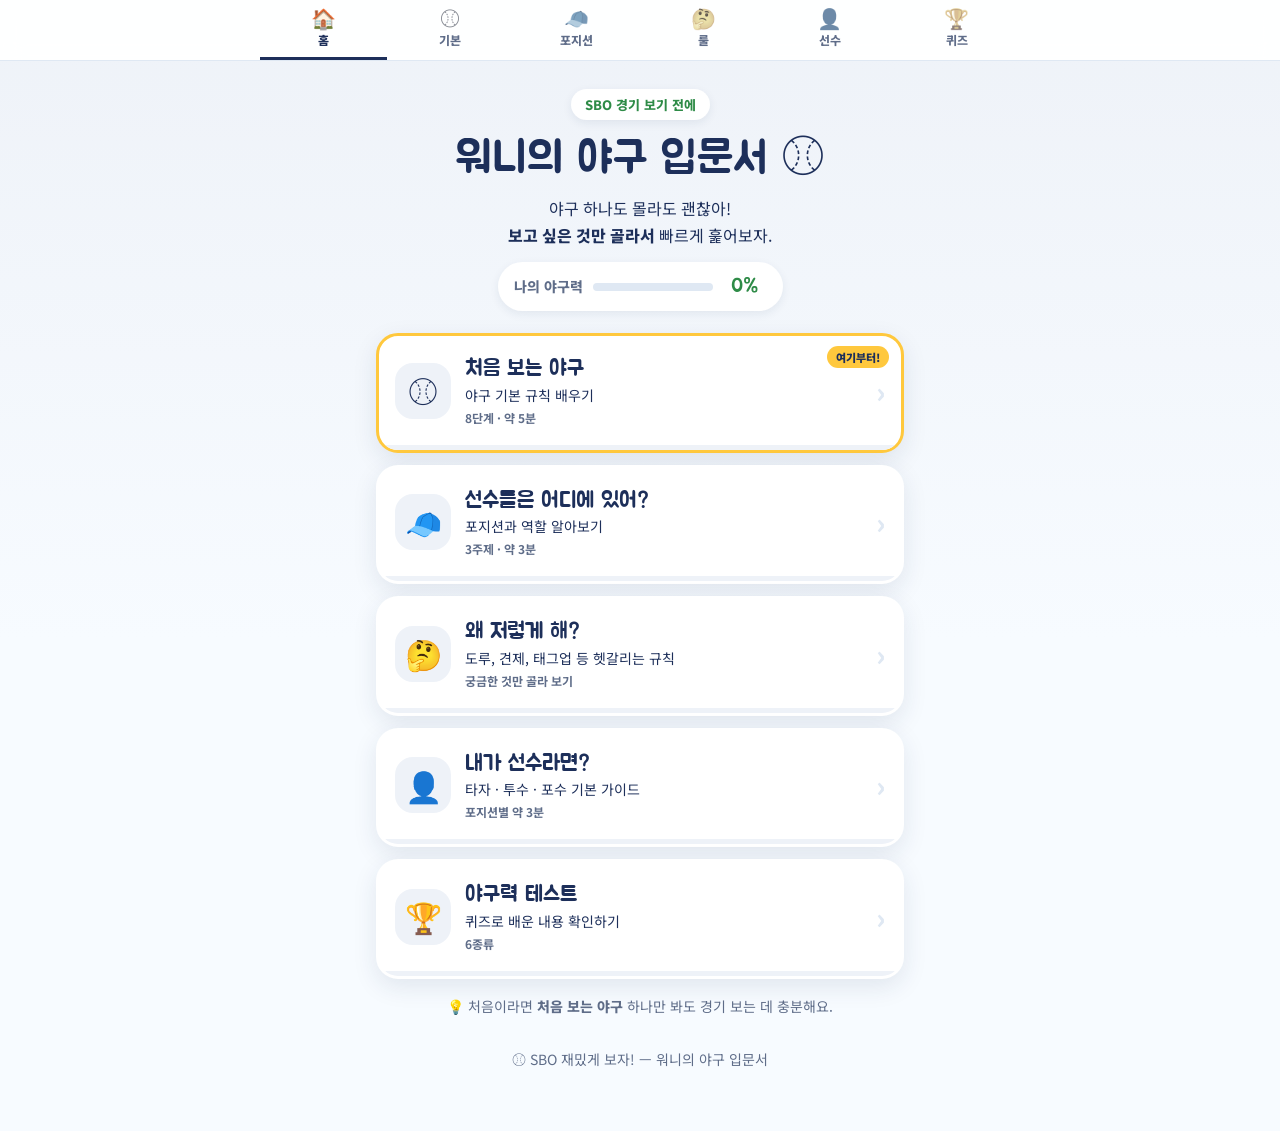
==== commit 81c61201: "UI 정리: 홈 메뉴 카드 5개와 공통 카드 구조로 개편 - 홈/처음 보는 야구/포지션/룰/선수/퀴즈 6개 페이지와 공통 상단 메뉴 - 설명 카드를 질문형 제목·한 줄·핵심 3가지" ====
--- a/index.html
+++ b/index.html
@@ -4,145 +4,35 @@
   <meta charset="utf-8">
   <meta name="viewport" content="width=device-width, initial-scale=1">
   <title>워니의 야구 입문서 ⚾</title>
-  <meta name="description" content="야구 하나도 몰라도 괜찮아! SBO 보기 전에 5분 만에 배우는 야구 기본 규칙">
+  <meta name="description" content="야구 하나도 몰라도 괜찮아! SBO 경기 보기 전에 빠르게 훑어보는 야구 가이드">
   <link rel="icon" href="data:image/svg+xml,<svg xmlns='http://www.w3.org/2000/svg' viewBox='0 0 100 100'><text y='.9em' font-size='90'>⚾</text></svg>">
   <link rel="preconnect" href="https://fonts.googleapis.com">
   <link rel="preconnect" href="https://fonts.gstatic.com" crossorigin>
   <link href="https://fonts.googleapis.com/css2?family=Jua&family=Noto+Sans+KR:wght@400;500;700;900&display=swap" rel="stylesheet">
   <link rel="stylesheet" href="style.css">
+  <link rel="stylesheet" href="guide.css">
 </head>
-<body>
-  <!-- 상단 고정 바 -->
-  <header class="topbar">
-    <a href="#hero" class="brand" data-scroll>⚾ 워니의 야구 입문서</a>
-    <div class="power" aria-label="학습 진행률">
-      <span class="power-label">야구력</span>
-      <span class="power-bar"><span class="power-fill"></span></span>
-      <b class="power-num">0%</b>
-    </div>
-    <nav class="menu">
-      <a href="#learn" data-scroll>배우기</a>
-      <a href="#board" data-scroll>전광판</a>
-      <a href="#summary" data-scroll>요약</a>
-      <a href="#more" data-scroll>용어</a>
-      <a href="#quiz" data-scroll>퀴즈</a>
-      <a href="guide.html" class="menu-next">생존 가이드 →</a>
-      <a href="player.html" class="menu-next">내가 선수라면? →</a>
-    </nav>
-  </header>
-
+<body class="guide" data-page="home">
   <main>
-    <!-- Hero -->
-    <section id="hero" class="hero">
-      <div class="hero-inner">
-        <span class="hero-badge">SBO 경기 대비 특강</span>
-        <h1>워니의 야구 입문서 <span class="ball-spin">⚾</span></h1>
-        <p class="hero-sub">야구 하나도 몰라도 괜찮아!<br><b>SBO 보기 전에 이것만 알고 가자!</b></p>
-        <p class="hero-time">⏱️ 5분이면 경기 볼 준비 완료</p>
-        <div class="hero-btns">
-          <a href="#learn" class="btn btn-primary" data-scroll>📖 야구 배우기</a>
-          <a href="#quiz" class="btn btn-sky" data-scroll>✏️ 퀴즈 풀기</a>
-        </div>
-        <div class="hero-power">
-          <div class="hero-power-top">
-            <span>현재 나의 야구력</span>
-            <b class="power-num big">0%</b>
-          </div>
-          <div class="power-bar wide"><span class="power-fill"></span></div>
-          <p class="hero-power-msg">설명 카드를 읽고 <b>👍 이해했어!</b>를 누르거나 퀴즈를 풀면 올라가요</p>
-        </div>
-      </div>
-      <div class="hero-field" aria-hidden="true"></div>
+    <section class="home-hero">
+      <span class="hero-badge">SBO 경기 보기 전에</span>
+      <h1>워니의 야구 입문서 <span class="ball-spin">⚾</span></h1>
+      <p>야구 하나도 몰라도 괜찮아!<br><b>보고 싶은 것만 골라서</b> 빠르게 훑어보자.</p>
+      <div class="home-power" id="homePower"></div>
     </section>
 
-    <!-- 단계별 설명 -->
-    <section id="learn" class="section">
-      <div class="section-head">
-        <span class="kicker">LESSON</span>
-        <h2>한 단계씩 배워보자</h2>
-        <p>점수 → 베이스 → 스트라이크/볼 → 아웃 → 안타 → 홈런 → 이닝 순서!</p>
-      </div>
-      <div id="lessons" class="lessons"></div>
-    </section>
+    <section class="home-menu" id="homeMenu" aria-label="메뉴"></section>
 
-    <!-- 전광판 -->
-    <section id="board" class="section">
-      <div class="section-head">
-        <span class="kicker">PRACTICE</span>
-        <h2>실전 전광판 읽기 📺</h2>
-        <p>경기 볼 때 화면 구석에 나오는 이거! 이제 읽을 수 있어</p>
-      </div>
-      <div class="card board-card" data-learn-id="board">
-        <div id="scoreboard" class="scoreboard"></div>
-        <div class="board-switch" id="boardSwitch"></div>
-        <div class="board-explain" id="boardExplain"></div>
-        <p class="board-note">💡 실제 전광판에는 <b>B 3개 · S 2개 · O 2개</b>만 있어요.<br>마지막 하나가 채워지는 순간 바로 결과(볼넷·삼진·공수교대)가 나니까!</p>
-        <button class="btn-learn" data-learn="board">👍 이해했어!</button>
-      </div>
-    </section>
-
-    <!-- 한 줄 요약 -->
-    <section id="summary" class="section">
-      <div class="card summary-card" data-learn-id="summary">
-        <h2>이것만 기억해도<br><span class="hl">야구 볼 수 있다!</span></h2>
-        <ol class="flow" id="flow"></ol>
-        <button class="btn-learn light" data-learn="summary">👍 이해했어!</button>
-      </div>
-    </section>
-
-    <!-- 추가 용어 -->
-    <section id="more" class="section">
-      <div class="section-head">
-        <span class="kicker">BONUS</span>
-        <h2>이것까지 알면 야구 좀 아는 사람 😎</h2>
-      </div>
-      <div class="more-wrap">
-        <button class="btn btn-outline" id="moreToggle" aria-expanded="false" aria-controls="glossary">
-          조금 더 알아보기 <span class="chev">▾</span>
-        </button>
-        <div id="glossary" class="glossary" hidden></div>
-      </div>
-    </section>
-
-    <!-- 퀴즈 -->
-    <section id="quiz" class="section">
-      <div class="section-head">
-        <span class="kicker">QUIZ</span>
-        <h2>바로 풀어보는 야구 퀴즈 ✏️</h2>
-        <p>10문제! 몇 개나 맞힐 수 있을까?</p>
-      </div>
-      <div id="quizBox" class="card quiz-card" aria-live="polite"></div>
-    </section>
-
-    <!-- 다음 단계 -->
-    <section id="next" class="section">
-      <a class="card next-card" href="guide.html">
-        <span class="kicker">NEXT STEP</span>
-        <h2>기본은 끝! 이제 실전이다 🔥</h2>
-        <p>“왜 갑자기 뛰지?” “왜 베이스만 밟았는데 아웃이지?”<br>경기 보다가 궁금한 순간을 <b>야구장 애니메이션</b>으로 풀어봐요.</p>
-        <ul class="next-list">
-          <li>🧢 포지션 배치도</li><li>💨 도루 · 견제</li><li>👟 포스아웃 · 태그아웃</li>
-          <li>↩️ 태그업 · 희생플라이</li><li>🤔 낫아웃 · 인필드 플라이</li><li>📺 중계 문장 해석</li>
-        </ul>
-        <span class="btn btn-primary">야구 생존 가이드 시작하기 →</span>
-      </a>
-      <a class="card next-card player-card" href="player.html">
-        <span class="kicker">FOR PLAYERS</span>
-        <h2>내가 오늘 선수라면? 🧢</h2>
-        <p>경기에 직접 나간다면? <b>타자 · 투수 · 포수</b>가 해야 할 일을<br>3~5분 만에 정리해요.</p>
-        <span class="btn btn-sky">🏏 타자 · ⚾ 투수 · 🧤 포수 가이드 →</span>
-      </a>
-    </section>
+    <p class="home-tip">💡 처음이라면 <b>처음 보는 야구</b> 하나만 봐도 경기 보는 데 충분해요.</p>
   </main>
 
   <footer class="footer">
     <p>⚾ SBO 재밌게 보자! — 워니의 야구 입문서</p>
-    <button class="reset-btn" id="resetAll">진행 상황 처음부터</button>
   </footer>
 
-  <div class="toast" id="toast" role="status"></div>
-
+  <script src="nav.js"></script>
   <script src="data.js"></script>
-  <script src="app.js"></script>
+  <script src="guide-data.js"></script>
+  <script src="home.js"></script>
 </body>
 </html>
--- a/style.css
+++ b/style.css
@@ -4,8 +4,9 @@
 :root {
   --navy: #1d2f5a;
   --navy-deep: #14213d;
-  --sky: #6cc4f5;
-  --sky-soft: #e9f6ff;
+  /* sky 는 따로 쓰지 않고 네이비 계열의 옅은 톤으로 통일 */
+  --sky: #7f93bd;
+  --sky-soft: #eef2f8;
   --grass: #3fae5b;
   --grass-deep: #2e8b47;
   --grass-soft: #e7f7ec;
@@ -63,7 +64,7 @@
 .power-fill {
   position: absolute; inset: 0 auto 0 0; width: 0;
   border-radius: inherit;
-  background: linear-gradient(90deg, var(--sky), var(--grass));
+  background: var(--grass);
   transition: width .6s cubic-bezier(.2, .8, .2, 1);
 }
 .power-num { font-family: var(--font-cute); font-size: 16px; color: var(--grass-deep); min-width: 40px; text-align: right; display: inline-block; }
@@ -104,7 +105,7 @@
 .btn:disabled { opacity: .55; cursor: default; }
 .btn-sm { min-height: 42px; padding: 8px 14px; font-size: 14px; border-radius: 12px; }
 .btn-primary { background: var(--navy); color: var(--white); }
-.btn-sky { background: var(--sky); color: var(--navy-deep); }
+.btn-sky { background: var(--yellow); color: var(--navy-deep); }
 .btn-yellow { background: var(--yellow); color: var(--navy-deep); }
 .btn-green { background: var(--grass); color: var(--white); }
 .btn-ghost { background: var(--white); color: var(--muted); border: 2px solid var(--line); box-shadow: none; }
--- a/guide.css
+++ b/guide.css
@@ -0,0 +1,569 @@
+/* =========================================================
+   공통 레이아웃 (홈 · 처음 보는 야구 · 포지션 · 룰 · 선수 · 퀴즈)
+   style.css 위에 덮어씀
+   색: 흰색 · 네이비 · 잔디색 + 포인트 노랑 / 정답 초록 · 주의 빨강
+   ========================================================= */
+body.guide { --topbar-h: 60px; }
+
+/* ---------------- 상단 메뉴 (nav.js) ---------------- */
+.app-nav {
+  position: sticky; top: 0; z-index: 50;
+  background: rgba(255, 255, 255, .94);
+  backdrop-filter: blur(10px); -webkit-backdrop-filter: blur(10px);
+  border-bottom: 1px solid var(--line);
+}
+.app-nav nav { display: grid; grid-template-columns: repeat(6, 1fr); max-width: 760px; margin: 0 auto; height: var(--topbar-h); }
+.app-nav a {
+  display: flex; flex-direction: column; align-items: center; justify-content: center; gap: 1px;
+  text-decoration: none; color: var(--muted); font-size: 12px; font-weight: 800;
+  border-bottom: 3px solid transparent; transition: color .2s, border-color .2s;
+}
+.an-ic { font-size: 20px; line-height: 1.1; filter: grayscale(.6); opacity: .8; transition: .2s; }
+.app-nav a.active { color: var(--navy); border-bottom-color: var(--navy); }
+.app-nav a.active .an-ic, .app-nav a:hover .an-ic { filter: none; opacity: 1; }
+
+/* ---------------- 페이지 머리 ---------------- */
+.page-head { text-align: center; padding: 22px 16px 6px; max-width: 760px; margin: 0 auto; }
+.ph-icon { display: inline-grid; place-items: center; width: 52px; height: 52px; border-radius: 16px; background: var(--white); box-shadow: var(--shadow-sm); font-size: 28px; }
+.page-head h1 { font-family: var(--font-cute); font-weight: 400; font-size: clamp(27px, 7.5vw, 36px); margin: 10px 0 4px; line-height: 1.25; }
+.page-head > p { margin: 0 0 10px; color: var(--muted); }
+.track-progress { display: flex; align-items: center; justify-content: center; gap: 10px; font-size: 13px; font-weight: 800; color: var(--muted); }
+.track-progress:empty { display: none; }
+.tp-bar { position: relative; display: inline-block; width: 120px; height: 8px; border-radius: 99px; background: var(--line); overflow: hidden; }
+.tp-bar i { position: absolute; inset: 0 auto 0 0; background: var(--grass); border-radius: inherit; transition: width .5s; }
+
+/* ---------------- 주제(챕터) 네비 ---------------- */
+.chap-nav {
+  position: sticky; top: var(--topbar-h); z-index: 20;
+  display: flex; gap: 6px; overflow-x: auto; scrollbar-width: none; scroll-behavior: smooth;
+  max-width: 760px; margin: 8px auto 0; padding: 8px 16px;
+  background: rgba(247, 251, 255, .94); backdrop-filter: blur(8px); -webkit-backdrop-filter: blur(8px);
+}
+.chap-nav::-webkit-scrollbar { display: none; }
+.chap-nav button {
+  flex: 0 0 auto; position: relative; display: flex; align-items: center; gap: 5px;
+  padding: 7px 12px 7px 9px; border-radius: 99px;
+  border: 2px solid var(--line); background: var(--white);
+  font-size: 13px; font-weight: 800; color: var(--muted);
+  transition: border-color .2s, background .2s, transform .15s;
+}
+.chap-nav button:active { transform: scale(.96); }
+.cn-ic { font-size: 16px; line-height: 1; }
+.cn-t { white-space: nowrap; }
+.chap-nav button.active { border-color: var(--navy); background: var(--navy); color: var(--white); }
+.chap-nav button.done::after {
+  content: "✓"; display: grid; place-items: center;
+  width: 16px; height: 16px; border-radius: 50%;
+  background: var(--grass); color: var(--white); font-size: 10px; font-weight: 900;
+}
+.link-btn {
+  background: none; border: 0; padding: 4px 2px;
+  color: var(--navy); font-weight: 800; font-size: 14px;
+  text-decoration: underline; text-underline-offset: 3px; text-decoration-color: var(--yellow);
+}
+
+/* ---------------- 챕터 ---------------- */
+.g-chapter { max-width: 760px; margin: 0 auto; padding: 20px 16px 40px; scroll-margin-top: calc(var(--topbar-h) + 4px); }
+.ch-head { text-align: center; margin-bottom: 18px; }
+.ch-no {
+  display: inline-block; font-size: 12px; font-weight: 900; letter-spacing: .12em;
+  color: var(--yellow); background: var(--navy); padding: 3px 10px; border-radius: 6px;
+}
+.ch-head h2 { font-family: var(--font-cute); font-weight: 400; font-size: clamp(25px, 7vw, 32px); margin: 10px 0 6px; line-height: 1.3; }
+.ch-head p { margin: 0; color: var(--muted); }
+.ch-cards { display: grid; gap: 18px; }
+.ch-hidden {
+  margin-top: 14px; padding: 12px 14px; border-radius: 14px;
+  background: var(--white); border: 2px dashed var(--line); color: var(--muted); font-size: 14px; text-align: center;
+}
+.ch-done { margin-top: 22px; }
+.ch-done.is-done { background: var(--grass); color: var(--white); border-style: solid; }
+.ch-pager { display: grid; grid-template-columns: 1fr 1.4fr; gap: 10px; margin-top: 14px; }
+
+/* ---------------- 카드 ---------------- */
+.g-card {
+  background: var(--white); border-radius: var(--radius); box-shadow: var(--shadow);
+  padding: 20px 16px; scroll-margin-top: calc(var(--topbar-h) + 10px);
+}
+.g-card.flash { animation: cardflash 1.4s ease; }
+@keyframes cardflash { 0%, 60% { box-shadow: 0 0 0 4px var(--yellow), var(--shadow); } }
+.g-card-top { display: flex; justify-content: flex-end; margin-bottom: 4px; }
+.lv { font-size: 11px; font-weight: 900; padding: 3px 9px; border-radius: 99px; }
+.lv-1 { background: var(--grass-soft); color: var(--grass-deep); }
+.lv-2 { background: var(--yellow-soft); color: #8a6400; }
+.lv-3 { background: var(--navy); color: var(--white); }
+.g-q { font-family: var(--font-cute); font-size: 21px; color: var(--navy); margin: 0; line-height: 1.35; }
+.g-term { font-size: 15px; font-weight: 900; color: var(--grass-deep); margin: 4px 0 8px; }
+.g-term small { font-weight: 700; color: var(--muted); font-size: 12px; margin-left: 4px; }
+.g-card.quiz .g-term, .qindex .g-term, #card-picker .g-term, #card-dict .g-term { font-family: var(--font-cute); font-weight: 400; font-size: 22px; color: var(--navy); }
+.g-short { margin: 0 0 12px; font-size: 16px; padding: 10px 12px; background: var(--yellow-soft); border-radius: 12px; }
+.g-visual { margin: 12px 0; }
+.g-vlabel { text-align: center; font-size: 13px; color: var(--muted); margin: 6px 0 0; }
+.g-hint { text-align: center; font-size: 13px; color: var(--muted); margin: 6px 0; }
+
+.g-rows { margin: 12px 0 0; display: grid; gap: 6px; }
+.g-row { display: grid; grid-template-columns: 92px 1fr; gap: 8px; padding: 9px 10px; background: #f6f9fd; border-radius: 12px; }
+.g-row dt { font-weight: 900; font-size: 13px; color: var(--navy); }
+.g-row dd { margin: 0; font-size: 15px; }
+.g-row.warn { background: var(--red-soft); }
+.g-row.sum { background: var(--grass-soft); }
+.g-row.sum dt { color: var(--grass-deep); }
+@media (max-width: 380px) {
+  .g-row { grid-template-columns: 1fr; gap: 2px; }
+}
+.chip { display: inline-block; margin: 2px 4px 2px 0; padding: 2px 9px; border-radius: 99px; background: var(--sky-soft); font-size: 13px; font-weight: 700; }
+
+/* 툴팁 */
+.tt { border-bottom: 2px dotted var(--sky); cursor: help; position: relative; font-weight: 700; }
+.tt::after {
+  content: attr(data-tip); position: absolute; left: 50%; bottom: calc(100% + 6px); transform: translateX(-50%);
+  width: max-content; max-width: 200px; padding: 6px 10px; border-radius: 10px;
+  background: var(--navy); color: var(--white); font-size: 12px; font-weight: 500; line-height: 1.4;
+  opacity: 0; pointer-events: none; transition: opacity .2s; z-index: 5;
+}
+.tt:hover::after, .tt:focus::after { opacity: 1; }
+
+/* 비교 */
+.cmp { display: grid; gap: 8px; margin-top: 12px; }
+.cmp-2 { grid-template-columns: 1fr 1fr; }
+.cmp-3 { grid-template-columns: 1fr; }
+.cmp-4 { grid-template-columns: 1fr 1fr; }
+@media (min-width: 560px) { .cmp-3 { grid-template-columns: repeat(3, 1fr); } .cmp-4 { grid-template-columns: repeat(4, 1fr); } }
+.cmp-col { position: relative; background: #f6f9fd; border: 2px solid var(--line); border-radius: 16px; padding: 12px 10px; text-align: center; }
+.cmp-col.tone-sky { background: var(--sky-soft); border-color: #d5deec; }
+.cmp-col.tone-green { background: var(--grass-soft); border-color: #bfe8cb; }
+.cmp-col.tone-red { background: var(--red-soft); border-color: #ffc6c8; }
+.cmp-col.tone-gold { background: var(--yellow-soft); border-color: var(--yellow); }
+.cmp-title { margin: 0 0 4px; font-weight: 900; font-size: 15px; }
+.cmp-line { margin: 2px 0; font-size: 14px; }
+.cmp-field { max-width: 130px; margin: 4px auto; }
+.cmp-note { margin: 10px 0 0; font-size: 14px; padding: 10px 12px; background: var(--yellow-soft); border-radius: 12px; }
+.verdict { position: absolute; top: -10px; right: -6px; font-size: 20px; }
+
+/* 상황 예시 / 자세히 */
+.scn { margin-top: 12px; }
+.btn-scn {
+  width: 100%; min-height: 48px; border: 0; border-radius: 14px;
+  background: var(--navy); color: var(--white); font-weight: 900; font-size: 15px;
+  box-shadow: 0 4px 0 rgba(0,0,0,.15); transition: transform .12s, box-shadow .12s;
+}
+.btn-scn:active { transform: translateY(3px); box-shadow: 0 1px 0 rgba(0,0,0,.15); }
+.scn-body { margin-top: 10px; background: var(--sky-soft); border-radius: 16px; padding: 12px; animation: rise .3s both; }
+.scn-tabs { display: flex; gap: 6px; flex-wrap: wrap; margin-bottom: 8px; }
+.scn-tabs button {
+  border: 2px solid var(--line); background: var(--white); border-radius: 99px;
+  padding: 6px 12px; font-size: 13px; font-weight: 800; color: var(--muted);
+}
+.scn-tabs button.active { background: var(--grass); border-color: var(--grass); color: var(--white); }
+.scn-field { max-width: 330px; margin: 0 auto; }
+.scn-field.full { max-width: 380px; }
+.btn-replay {
+  display: block; margin: 8px auto 0; border: 0; background: none;
+  color: var(--navy); font-weight: 800; font-size: 14px; padding: 6px 10px;
+}
+.more { margin-top: 10px; }
+.btn-more {
+  width: 100%; border: 2px solid var(--line); background: var(--white); border-radius: 12px;
+  padding: 9px; font-weight: 800; font-size: 14px; color: var(--muted);
+}
+.btn-more .chev { display: inline-block; transition: transform .2s; }
+.btn-more[aria-expanded="true"] .chev { transform: rotate(180deg); }
+.more-body { margin-top: 8px; padding: 12px 14px; border-radius: 12px; background: #f6f9fd; font-size: 15px; animation: rise .3s both; }
+.more-body p { margin: 0; }
+
+/* ---------------- BaseballDiamond ---------------- */
+.bd { width: 100%; }
+.bd-svg { display: block; width: 100%; height: auto; border-radius: 18px; overflow: hidden; }
+.bd-foul { fill: #2f9a4f; }
+.bd-fair { fill: var(--grass); }
+.bd-track { fill: none; stroke: #c99a5e; stroke-width: 7; }
+.bd-dirt { fill: var(--dirt); }
+.bd-ingrass { fill: #55c06f; }
+.bd-foulline, .bd-basepath { stroke: var(--white); stroke-width: 1.6; fill: none; }
+.bd-mound { fill: var(--dirt-deep); }
+.bd-rubber { fill: var(--white); }
+.bd-base { fill: var(--white); stroke: #c9d4e3; stroke-width: 1; transition: fill .3s; }
+.bd-base.on { fill: var(--yellow); stroke: #e6a400; }
+.bd-base.hl { filter: drop-shadow(0 0 4px var(--yellow)); stroke: #e6a400; stroke-width: 2; animation: basepulse 1.6s ease-in-out infinite; transform-box: fill-box; transform-origin: center; }
+@keyframes basepulse { 50% { stroke-width: 4; } }
+.bd-base.flash { animation: baseflash .8s ease; }
+@keyframes baseflash { 30% { fill: var(--yellow); } }
+.bd-baselabel { font-family: var(--font-cute); font-size: 11px; fill: var(--white); text-anchor: middle; paint-order: stroke; stroke: var(--grass-deep); stroke-width: 3px; }
+.bd-zone { fill: transparent; transition: fill .3s; }
+.zone-in .bd-zone-in { fill: rgba(255, 200, 61, .45); stroke: var(--yellow); stroke-width: 2.5; stroke-dasharray: 6 4; }
+.zone-out .bd-zone-out { fill: rgba(108, 196, 245, .4); }
+.zone-out .bd-zone-in { fill: var(--dirt); }
+.bd-zone-label { font-family: var(--font-cute); font-size: 16px; text-anchor: middle; fill: var(--navy); opacity: 0; transition: opacity .3s; paint-order: stroke; stroke: var(--white); stroke-width: 3px; }
+.zone-in .bd-zone-label.in, .zone-out .bd-zone-label.out { opacity: 1; }
+
+.bd-fielder, .bd-runner, .bd-ball { transition: transform .7s cubic-bezier(.45, 0, .3, 1), opacity .3s; }
+.bd-fielder .bd-body { fill: var(--navy); stroke: var(--white); stroke-width: 2; transition: fill .2s; }
+.bd-fielder .bd-ring { fill: none; stroke: var(--yellow); stroke-width: 3; opacity: 0; }
+.bd-fielder .bd-code { fill: var(--white); font-size: 8.5px; font-weight: 900; text-anchor: middle; pointer-events: none; }
+.bd-fielder .bd-name { fill: var(--white); font-size: 9px; font-weight: 800; text-anchor: middle; paint-order: stroke; stroke: var(--navy); stroke-width: 3px; pointer-events: none; }
+.bd-fielder[role="button"] { cursor: pointer; }
+.bd-fielder[role="button"]:hover .bd-body { fill: #2c4a8a; }
+.bd-fielder:focus { outline: none; }
+.bd-fielder:focus-visible .bd-ring { opacity: 1; stroke: var(--sky); }
+.bd-fielder.hl .bd-body { fill: var(--yellow); stroke: var(--navy); }
+.bd-fielder.hl .bd-code { fill: var(--navy); }
+.bd-fielder.hl .bd-ring { opacity: 1; animation: ring 1.4s ease-out infinite; transform-box: fill-box; transform-origin: center; }
+@keyframes ring { 0% { transform: scale(.8); opacity: 1; } 100% { transform: scale(1.5); opacity: 0; } }
+.bd-fielder.dim { opacity: .45; }
+.bd-runner circle { fill: var(--yellow); stroke: var(--navy); stroke-width: 2; transition: fill .3s; }
+.bd-runner.batter circle { fill: #ffe08a; }
+.bd-runner text { fill: var(--navy); font-size: 9px; font-weight: 900; text-anchor: middle; pointer-events: none; }
+.bd-runner.out circle { fill: #8b93a6; }
+.bd-runner.safe circle { stroke: #4be07a; stroke-width: 3; }
+.bd-runner.gone { opacity: 0; }
+.bd-ball circle { fill: var(--white); stroke: #e2553a; stroke-width: 1.5; }
+.bd-ball.hidden { opacity: 0; }
+.bd-trail { stroke: var(--white); stroke-width: 2; stroke-dasharray: 4 4; opacity: .9; transition: opacity .8s; }
+.bd-trail.fade { opacity: 0; }
+.bd-arrow { stroke-width: 3; stroke-linecap: round; }
+.bd-arrow.run { stroke: var(--yellow); stroke-dasharray: 5 4; }
+.bd-arrow.throw { stroke: var(--white); stroke-dasharray: 3 4; }
+.bd-arrow-run { fill: var(--yellow); }
+.bd-arrow-throw { fill: var(--white); }
+.bd-bubble { animation: bubble .4s ease-out both; }
+.bd-bubble rect { fill: var(--navy); }
+.bd-bubble text { fill: var(--white); font-size: 10px; font-weight: 900; text-anchor: middle; }
+.bd-bubble.out rect { fill: var(--red); }
+.bd-bubble.safe rect { fill: var(--grass-deep); }
+.bd-bubble.score rect { fill: var(--yellow); }
+.bd-bubble.score text { fill: var(--navy); }
+.bd-bubble.warn rect { fill: var(--yellow); }
+.bd-bubble.warn text { fill: var(--navy); }
+@keyframes bubble { from { opacity: 0; } }
+.bd-caption {
+  margin-top: 8px; min-height: 48px; padding: 10px 12px; border-radius: 12px;
+  background: var(--white); font-size: 15px; line-height: 1.5;
+}
+.bd-step { display: inline-block; font-size: 11px; font-weight: 900; color: var(--white); background: var(--navy); border-radius: 6px; padding: 1px 6px; margin-right: 4px; vertical-align: 1px; }
+
+.g-diamond { max-width: 300px; margin: 0 auto; }
+.g-diamond.full { max-width: 380px; }
+
+/* ---------------- 포지션 ---------------- */
+.zone-tabs, .pos-tabs { display: flex; gap: 6px; overflow-x: auto; scrollbar-width: none; padding: 2px 0 10px; }
+.zone-tabs { justify-content: center; }
+.zone-tabs button, .pos-tabs button {
+  flex: 0 0 auto; border: 2px solid var(--line); background: var(--white); border-radius: 12px;
+  padding: 7px 12px; font-weight: 800; font-size: 14px; color: var(--muted); transition: .2s;
+}
+.pos-tabs button small { display: block; font-size: 10px; font-weight: 700; }
+.zone-tabs button.active, .pos-tabs button.active { background: var(--navy); border-color: var(--navy); color: var(--white); }
+.pos-pop:empty { display: none; }
+.pos-card { margin-top: 10px; padding: 14px; border-radius: 16px; background: var(--yellow-soft); border: 2px solid var(--yellow); animation: rise .3s both; }
+.pos-card p { margin: 4px 0; }
+.pos-name { font-size: 20px; }
+.pos-name b { font-family: var(--font-cute); font-weight: 400; font-size: 26px; }
+.pos-name span { font-size: 13px; color: var(--muted); font-weight: 700; }
+.pos-one { font-weight: 700; }
+.pt-grid { display: grid; gap: 12px; }
+.pt-detail .pos-name { margin: 0; }
+@media (min-width: 640px) { .pt-grid { grid-template-columns: 1fr 1.15fr; align-items: start; } }
+
+/* ---------------- 주자 상황 ---------------- */
+.rp-btns { display: grid; grid-template-columns: repeat(4, 1fr); gap: 6px; }
+.rp-btns button {
+  border: 2px solid var(--line); background: var(--white); border-radius: 12px;
+  padding: 8px 2px; font-weight: 800; font-size: 13px; color: var(--muted); transition: .2s;
+}
+.rp-btns button.active { background: var(--navy); border-color: var(--navy); color: var(--white); }
+.rp-body { margin-top: 12px; }
+.rp-field { max-width: 260px; margin: 0 auto; }
+.rp-text { text-align: center; margin: 8px 0 0; min-height: 3em; }
+.badge-risp { display: inline-block; background: var(--yellow); color: var(--navy); font-size: 12px; font-weight: 900; padding: 1px 8px; border-radius: 99px; }
+
+/* ---------------- 카운트 ---------------- */
+.g-count { display: inline-grid; gap: 6px; background: var(--navy-deep); padding: 10px 14px; border-radius: 12px; }
+.g-count > div { display: flex; align-items: center; gap: 6px; }
+.g-count span:first-child { width: 54px; font-size: 11px; font-weight: 900; color: #cfd9ef; letter-spacing: .05em; }
+.lt { width: 16px; height: 16px; border-radius: 50%; background: #34405e; }
+.lt.b.on { background: #4be07a; box-shadow: 0 0 8px #4be07a; }
+.lt.s.on { background: var(--yellow); box-shadow: 0 0 8px var(--yellow); }
+.lt.o.on { background: var(--red); box-shadow: 0 0 8px var(--red); }
+.g-count-wrap { display: grid; gap: 10px; justify-items: center; }
+.g-count-next { margin: 0; padding: 0; list-style: none; display: grid; gap: 4px; font-size: 14px; }
+.g-count-next .c-b { color: var(--grass-deep); }
+.g-count-next .c-s { color: #c98a00; }
+
+/* ---------------- 시각화들 ---------------- */
+.nest { text-align: center; }
+.nest-out { position: relative; border: 3px solid var(--navy); border-radius: 22px; padding: 26px 14px 14px; background: var(--sky-soft); }
+.nest-in { position: relative; margin-top: 18px; border: 3px solid var(--yellow); border-radius: 18px; padding: 22px 10px 10px; background: var(--yellow-soft); }
+.nest p { margin: 0; font-size: 16px; }
+.nest small { color: var(--muted); }
+.nest-tag { position: absolute; top: -13px; left: 50%; transform: translateX(-50%); white-space: nowrap; background: var(--navy); color: var(--white); font-weight: 900; font-size: 13px; padding: 2px 12px; border-radius: 99px; }
+.nest-tag.gold { background: var(--yellow); color: var(--navy); }
+.nest-cap { margin-top: 10px !important; font-size: 14px !important; }
+
+.batbox { display: block; width: 100%; max-width: 320px; margin: 0 auto; }
+.bb-bg { fill: var(--grass-soft); }
+.bb-mound { fill: var(--dirt); }
+.bb-plate { fill: var(--white); stroke: #c9d4e3; }
+.bb-box { fill: rgba(255,255,255,.6); stroke: var(--white); stroke-width: 3; }
+.bb-box.r { stroke: var(--yellow); }
+.bb-box.l { stroke: var(--navy); }
+.bb-t, .bb-lbl, .bb-small, .bb-emoji { text-anchor: middle; }
+.bb-t { font-size: 11px; font-weight: 800; fill: var(--navy); }
+.bb-lbl { font-family: var(--font-cute); font-size: 16px; fill: var(--navy); }
+.bb-small { font-size: 10px; fill: var(--muted); font-weight: 700; }
+.bb-emoji { font-size: 26px; }
+.hand-row { display: flex; justify-content: center; gap: 14px; flex-wrap: wrap; margin-top: 8px; font-size: 14px; }
+
+.lineup { display: grid; gap: 6px; }
+.lu-row { display: flex; align-items: center; gap: 6px; flex-wrap: wrap; }
+.lu-inn { width: 38px; font-weight: 900; font-family: var(--font-cute); font-size: 17px; }
+.lu-chip { display: grid; place-items: center; width: 46px; height: 46px; border-radius: 12px; background: #f0f3f8; border: 2px solid var(--line); line-height: 1.1; }
+.lu-chip b { font-size: 17px; }
+.lu-chip small { font-size: 10px; font-weight: 800; color: var(--muted); }
+.lu-chip.hit { background: var(--grass-soft); border-color: var(--grass); }
+.lu-chip.out { background: var(--red-soft); border-color: #ffc6c8; }
+.lu-chip.next { background: var(--yellow); border-color: #e6a400; animation: bump .6s .3s both; }
+.lu-chip.next small { color: var(--navy); }
+.lu-note { margin: 0 0 4px 44px; font-size: 13px; color: var(--muted); }
+
+.hittypes { display: grid; gap: 8px; }
+.ht { background: var(--sky-soft); border-radius: 14px; padding: 6px 10px 8px; }
+.ht svg { display: block; width: 100%; height: auto; }
+.ht p { margin: 0; font-size: 14px; }
+.ht-ground { stroke: #8fc79d; stroke-width: 4; }
+.ht-bat { font-size: 20px; }
+.ht-path { fill: none; stroke: #b9d6ea; stroke-width: 2; stroke-dasharray: 3 4; }
+.ht-ball { fill: var(--white); stroke: #e2553a; stroke-width: 1.5; }
+
+.foulcount { display: grid; gap: 6px; }
+.fc-row { display: flex; align-items: center; gap: 8px; padding: 8px 10px; background: #f6f9fd; border-radius: 12px; flex-wrap: wrap; }
+.fc-row:last-child { background: var(--yellow-soft); }
+.fc-s { display: flex; gap: 4px; background: var(--navy-deep); padding: 5px 7px; border-radius: 8px; }
+.fc-op { font-size: 13px; font-weight: 800; color: var(--muted); }
+.fc-note { font-size: 14px; margin-left: auto; }
+
+.walkoff { display: flex; align-items: center; justify-content: center; gap: 4px; flex-wrap: wrap; }
+.walkoff > span { color: var(--muted); font-weight: 900; }
+.wo { display: grid; text-align: center; padding: 8px 10px; border-radius: 12px; background: var(--navy-deep); color: #ffd36a; min-width: 64px; }
+.wo small { color: #9fb3d9; font-size: 11px; }
+.wo b { font-family: var(--font-cute); font-weight: 400; font-size: 17px; }
+.wo.end { background: var(--yellow); color: var(--navy); }
+.wo.end small { color: var(--navy); }
+
+.avg { text-align: center; }
+.avg-dots { display: grid; grid-template-columns: repeat(5, 40px); gap: 6px; justify-content: center; }
+.avg-dots span { width: 40px; height: 40px; border-radius: 50%; background: #e7edf5; display: grid; place-items: center; font-size: 10px; font-weight: 900; color: var(--white); }
+.avg-dots span.hit { background: var(--grass); }
+.avg p { margin: 10px 0 0; }
+.big { font-family: var(--font-cute); font-weight: 400; font-size: 24px; color: var(--navy); }
+
+.era { display: grid; gap: 8px; }
+.era-row { display: grid; grid-template-columns: 74px 1fr 84px; align-items: center; gap: 8px; font-weight: 800; font-size: 14px; }
+.era-bar { height: 16px; background: #eef2f8; border-radius: 99px; overflow: hidden; }
+.era-bar i { display: block; height: 100%; background: #ff9f9f; border-radius: inherit; animation: grow 1s ease-out both; }
+.era-row.good .era-bar i { background: var(--grass); }
+.era-row b { font-size: 12px; color: var(--grass-deep); }
+
+.cycle { display: grid; grid-template-columns: repeat(4, 1fr); gap: 6px; }
+.stamp { display: grid; place-items: center; gap: 2px; padding: 10px 4px; border-radius: 14px; background: var(--yellow-soft); border: 2px dashed var(--yellow); font-weight: 900; font-size: 14px; animation: bump .5s var(--d) both; }
+.stamp span { font-size: 20px; }
+
+.relay { display: flex; gap: 4px; }
+.rl-seg { display: grid; place-items: center; padding: 10px 2px; border-radius: 10px; color: var(--white); min-width: 0; }
+.rl-seg b { font-size: 14px; }
+.rl-seg small { font-size: 11px; opacity: .85; }
+.rl-seg.a { background: var(--navy); }
+.rl-seg.b { background: var(--grass); }
+.rl-seg.c { background: var(--yellow); color: var(--navy); }
+
+/* ---------------- 중계 문장 ---------------- */
+.bc-top { display: flex; justify-content: space-between; align-items: center; margin-bottom: 8px; }
+.bc-count { font-weight: 800; color: var(--muted); font-size: 14px; }
+.bc-nav { display: flex; gap: 6px; }
+.bc-nav button { width: 40px; height: 40px; border-radius: 12px; border: 2px solid var(--line); background: var(--white); font-weight: 900; font-size: 16px; }
+.bc-nav button:disabled { opacity: .35; cursor: default; }
+.bc-line {
+  font-family: var(--font-cute); font-size: 23px; line-height: 1.4;
+  background: var(--navy-deep); color: #ffd36a; padding: 16px; border-radius: 16px; margin: 0 0 12px;
+}
+.bc-show { width: 100%; }
+.bc-ans { animation: rise .35s both; }
+.bc-visual { display: grid; grid-template-columns: 1fr auto; gap: 10px; align-items: center; margin-bottom: 10px; }
+.bc-field { max-width: 190px; width: 100%; }
+.bc-points { margin: 0; padding: 0; list-style: none; display: grid; gap: 6px; }
+.bc-points li { padding: 9px 12px 9px 34px; position: relative; background: var(--sky-soft); border-radius: 12px; font-size: 15px; }
+.bc-points li::before { content: "✔"; position: absolute; left: 12px; color: var(--grass-deep); font-weight: 900; }
+
+/* ---------------- 용어 사전 / 질문 목록 ---------------- */
+.dict-search {
+  width: 100%; padding: 12px 14px; border-radius: 14px; border: 2px solid var(--line);
+  font: inherit; font-size: 16px; margin-bottom: 10px; background: var(--white); color: var(--text);
+}
+.dict-search:focus { outline: none; border-color: var(--sky); }
+.dict { list-style: none; margin: 0; padding: 0; display: grid; gap: 6px; max-height: 420px; overflow-y: auto; }
+.dict li { padding: 10px 12px; background: #f6f9fd; border-radius: 12px; }
+.dict li b { font-size: 16px; }
+.dict li p { margin: 2px 0 0; font-size: 14px; color: var(--muted); }
+.dict .link-btn { font-size: 13px; }
+.dict-empty { text-align: center; color: var(--muted); }
+.qi-list { display: grid; gap: 6px; }
+.qi {
+  display: flex; justify-content: space-between; align-items: center; gap: 8px; text-align: left;
+  border: 2px solid var(--line); background: var(--white); border-radius: 14px;
+  padding: 11px 14px; font-weight: 800; font-size: 15px; transition: .2s;
+}
+.qi:hover { border-color: var(--sky); background: var(--sky-soft); }
+.qi span { color: var(--sky); }
+
+/* ---------------- 퀴즈 ---------------- */
+.qz-top { display: flex; justify-content: space-between; font-weight: 800; color: var(--muted); font-size: 14px; }
+.qz-top b { font-family: var(--font-cute); font-weight: 400; font-size: 20px; color: var(--navy); }
+.qz-dots { display: flex; gap: 4px; margin: 8px 0 12px; }
+.qz-dots span { flex: 1; height: 7px; border-radius: 99px; background: var(--line); }
+.qz-dots span.ok { background: var(--grass); }
+.qz-dots span.no { background: var(--red); }
+.qz-dots span.now { box-shadow: 0 0 0 2px var(--navy); }
+.qz-field { max-width: 220px; margin: 0 auto 10px; }
+.qz-field.full { max-width: 300px; }
+.qz-q { font-size: 18px; font-weight: 800; margin: 0 0 12px; line-height: 1.5; }
+.qz-opts { display: grid; gap: 8px; }
+.qz-opts.two { grid-template-columns: 1fr 1fr; }
+.qz-opts .opt { justify-content: center; text-align: center; min-height: 52px; }
+.quiz .feedback { margin-top: 12px; }
+.quiz .feedback p { margin: 4px 0 0; }
+.qz-next { width: 100%; margin-top: 12px; }
+.quiz .r-score b { font-size: 64px; }
+
+/* 가로 스크롤 탭이 그리드 폭을 밀어내지 않도록 */
+.ch-cards > *, .pt-grid > *, .cmp > *, .bc-visual > * { min-width: 0; }
+
+/* =========================================================
+   공통 설명 카드 (모든 페이지 같은 모양)
+   [난이도 · 용어] → 질문형 제목 → 한 줄 요약 → 그림 → 핵심 3가지 → [상황 보기][자세히 알아보기]
+   ========================================================= */
+.g-card { padding: 0; overflow: hidden; }
+.card-head {
+  display: grid; gap: 4px; width: 100%; text-align: left;
+  border: 0; background: none; padding: 18px 16px 14px; position: relative;
+}
+.card-meta { display: flex; align-items: center; gap: 6px; flex-wrap: wrap; padding-right: 28px; }
+.card-term { font-size: 12px; font-weight: 800; color: var(--muted); }
+.card-q { font-family: var(--font-cute); font-size: 22px; line-height: 1.35; color: var(--navy); }
+.card-one { font-size: 15px; color: var(--text); line-height: 1.6; }
+.card-fold {
+  position: absolute; top: 16px; right: 14px; width: 26px; height: 26px; border-radius: 50%;
+  display: grid; place-items: center; background: var(--sky-soft); color: var(--muted); font-size: 12px;
+  transition: transform .2s;
+}
+.card-fold::before { content: "▾"; }
+.g-card:not(.folded) .card-fold { transform: rotate(180deg); }
+.g-card.folded .card-head { padding-bottom: 16px; }
+.g-card.folded .card-one { color: var(--muted); font-size: 14px; display: -webkit-box; -webkit-line-clamp: 2; -webkit-box-orient: vertical; overflow: hidden; }
+.card-body { padding: 0 16px 18px; animation: rise .3s both; }
+.card-body > :first-child { margin-top: 0; }
+
+/* 핵심 3가지 */
+.key { list-style: none; margin: 12px 0 0; padding: 0; display: grid; gap: 6px; }
+.key li {
+  position: relative; padding: 9px 12px 9px 34px; border-radius: 12px;
+  background: var(--sky-soft); font-size: 15px; font-weight: 600; line-height: 1.5;
+}
+.key li::before {
+  content: "✓"; position: absolute; left: 10px; top: 9px;
+  width: 18px; height: 18px; border-radius: 50%; display: grid; place-items: center;
+  background: var(--grass); color: var(--white); font-size: 11px; font-weight: 900;
+}
+
+/* 야구장 그림 + 상황 보기 */
+.fig { margin-top: 12px; }
+.fig-tabs { display: flex; gap: 6px; flex-wrap: wrap; justify-content: center; margin-bottom: 8px; }
+.fig-tabs button {
+  border: 2px solid var(--line); background: var(--white); border-radius: 99px;
+  padding: 5px 12px; font-size: 13px; font-weight: 800; color: var(--muted);
+}
+.fig-tabs button.active { background: var(--navy); border-color: var(--navy); color: var(--white); }
+.fig-field { max-width: 280px; margin: 0 auto; }
+.fig-field.full { max-width: 340px; }
+.fig-field .bd-caption { font-size: 14px; min-height: 0; padding: 8px 10px; background: var(--sky-soft); }
+.fig-field .bd-caption:empty { display: none; }
+
+.card-actions { display: grid; grid-template-columns: 1fr 1fr; gap: 8px; margin-top: 12px; }
+.card-actions.single { grid-template-columns: 1fr; }
+.act {
+  min-height: 46px; border-radius: 14px; font-weight: 900; font-size: 14px;
+  transition: transform .12s, background .2s;
+}
+.act:active { transform: scale(.98); }
+.act-play { border: 0; background: var(--navy); color: var(--white); box-shadow: 0 3px 0 var(--navy-deep); }
+.act-more { border: 2px solid var(--line); background: var(--white); color: var(--navy); }
+.act-more .chev { display: inline-block; transition: transform .2s; }
+.act-more[aria-expanded="true"] { border-color: var(--navy); }
+.act-more[aria-expanded="true"] .chev { transform: rotate(180deg); }
+.card-actions + .more-body, .more-body { margin-top: 10px; display: grid; gap: 10px; }
+.more-body[hidden] { display: none; }
+.more-body .g-rows, .more-body .cmp { margin-top: 0; }
+.more-text { margin: 0; font-size: 15px; line-height: 1.7; color: var(--text); }
+.link-card-btn { width: 100%; margin-top: 4px; }
+
+/* ---------------- 처음 보는 야구: 한 단계씩 ---------------- */
+.steps-wrap { padding-top: 12px; }
+.step-count { text-align: center; margin: 0 0 8px; font-size: 13px; font-weight: 900; color: var(--muted); letter-spacing: .08em; }
+.step-pager { margin-top: 16px; }
+.steps-wrap .lesson h3 { margin-top: 0; }
+.steps-wrap .summary-card { margin-bottom: 14px; }
+.steps-wrap .more-wrap { margin-top: 4px; }
+.steps-wrap .board-card h3 { font-family: var(--font-cute); font-weight: 400; font-size: 27px; margin: 0 0 6px; }
+.steps-wrap .board-card .lead { margin-bottom: 12px; }
+
+/* ---------------- 홈 ---------------- */
+.home-hero { text-align: center; padding: 28px 16px 10px; max-width: 560px; margin: 0 auto; }
+.home-hero h1 { font-family: var(--font-cute); font-weight: 400; font-size: clamp(30px, 8.5vw, 44px); margin: 12px 0 8px; line-height: 1.25; }
+.home-hero p { margin: 0 0 14px; }
+.home-power { display: inline-flex; align-items: center; gap: 10px; background: var(--white); border-radius: 99px; padding: 8px 16px; box-shadow: var(--shadow-sm); font-size: 14px; }
+.home-power .hp-label { font-weight: 800; color: var(--muted); }
+.home-power b { font-family: var(--font-cute); font-weight: 400; font-size: 20px; color: var(--grass-deep); min-width: 44px; }
+.home-menu { display: grid; gap: 12px; max-width: 560px; margin: 0 auto; padding: 12px 16px 0; }
+.home-card {
+  position: relative; display: grid; grid-template-columns: auto 1fr auto; align-items: center; gap: 14px;
+  padding: 18px 16px 22px; border-radius: 22px; background: var(--white); box-shadow: var(--shadow);
+  text-decoration: none; color: var(--text); border: 3px solid transparent; overflow: hidden;
+  transition: transform .15s, border-color .2s;
+}
+.home-card:active { transform: scale(.98); }
+.home-card.next { border-color: var(--yellow); }
+.hc-ic { width: 56px; height: 56px; border-radius: 18px; display: grid; place-items: center; font-size: 30px; background: var(--sky-soft); }
+.hc-txt { display: grid; gap: 1px; }
+.hc-txt b { font-family: var(--font-cute); font-weight: 400; font-size: 22px; line-height: 1.3; color: var(--navy); }
+.hc-sub { font-size: 14px; color: var(--text); }
+.hc-meta { font-size: 12px; color: var(--muted); font-weight: 700; }
+.hc-go { font-size: 28px; color: var(--line); font-weight: 900; }
+.hc-bar { position: absolute; left: 0; right: 0; bottom: 0; height: 5px; background: var(--sky-soft); }
+.hc-bar i { display: block; height: 100%; background: var(--grass); }
+.hc-badge {
+  position: absolute; top: 10px; right: 12px; font-size: 11px; font-weight: 900;
+  background: var(--yellow); color: var(--navy); padding: 2px 9px; border-radius: 99px;
+}
+.home-tip { max-width: 528px; margin: 16px auto 0; padding: 0 16px; text-align: center; font-size: 14px; color: var(--muted); }
+
+/* ---------------- 야구력 테스트 ---------------- */
+.quiz-menu { display: grid; gap: 8px; }
+@media (min-width: 640px) { .quiz-menu { grid-template-columns: 1fr 1fr; } }
+.qm {
+  display: grid; grid-template-columns: auto 1fr auto; align-items: center; gap: 12px; text-align: left;
+  padding: 12px 14px; border-radius: 18px; border: 2px solid transparent; background: var(--white); box-shadow: var(--shadow-sm);
+  transition: border-color .2s, transform .12s;
+}
+.qm:active { transform: scale(.98); }
+.qm.active { border-color: var(--navy); }
+.qm-ic { font-size: 26px; }
+.qm-txt { display: grid; }
+.qm-txt b { font-size: 16px; }
+.qm-txt small { font-size: 12px; color: var(--muted); font-weight: 600; }
+.qm-st { font-size: 12px; font-weight: 900; color: var(--muted); background: var(--sky-soft); padding: 3px 9px; border-radius: 99px; white-space: nowrap; }
+.qm-st.doing { background: var(--yellow-soft); color: #8a6400; }
+.qm-st.done { background: var(--grass-soft); color: var(--grass-deep); }
+.qm-st.perfect { background: var(--grass); color: var(--white); }
+.quiz-area { margin-top: 18px; scroll-margin-top: calc(var(--topbar-h) + 10px); }
+.g-card.quiz { padding: 20px 16px; }
+
+/* ---------------- 선수 페이지 ---------------- */
+.player .p-hero .today { text-align: center; }
